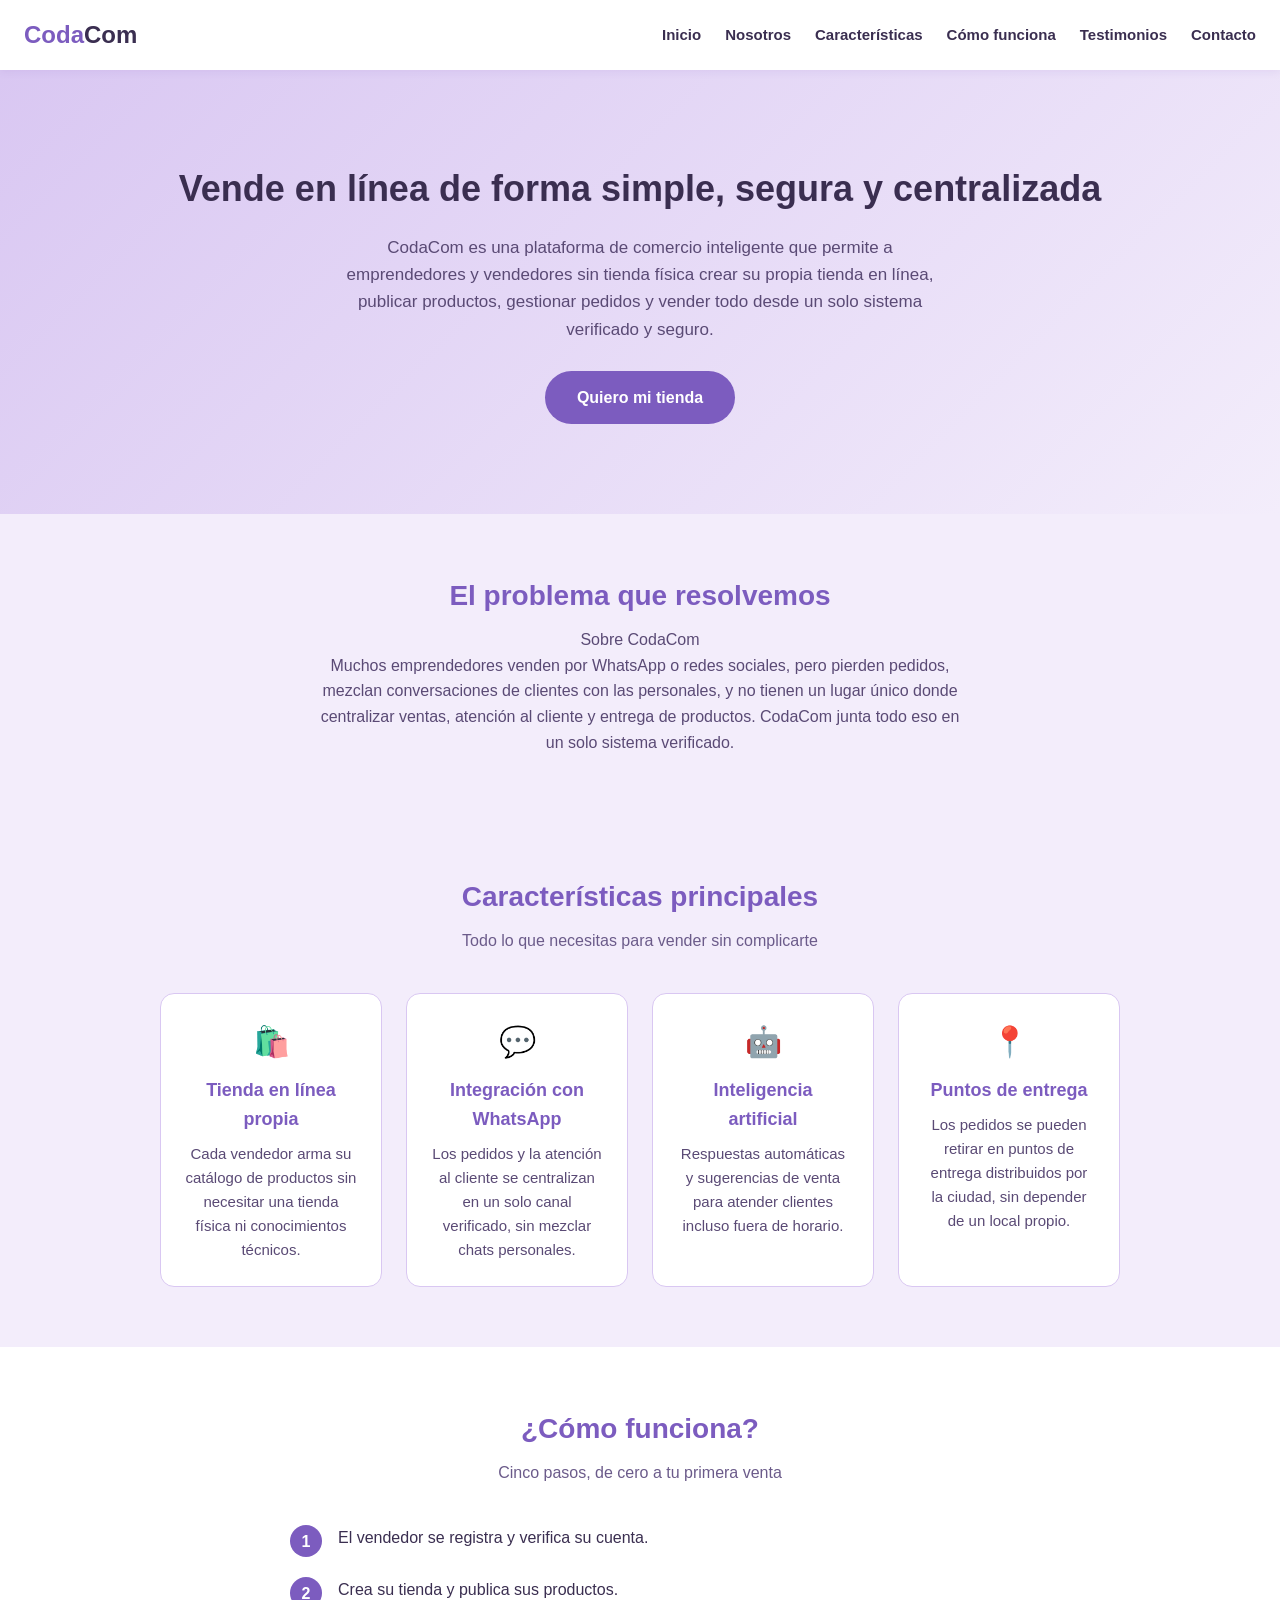
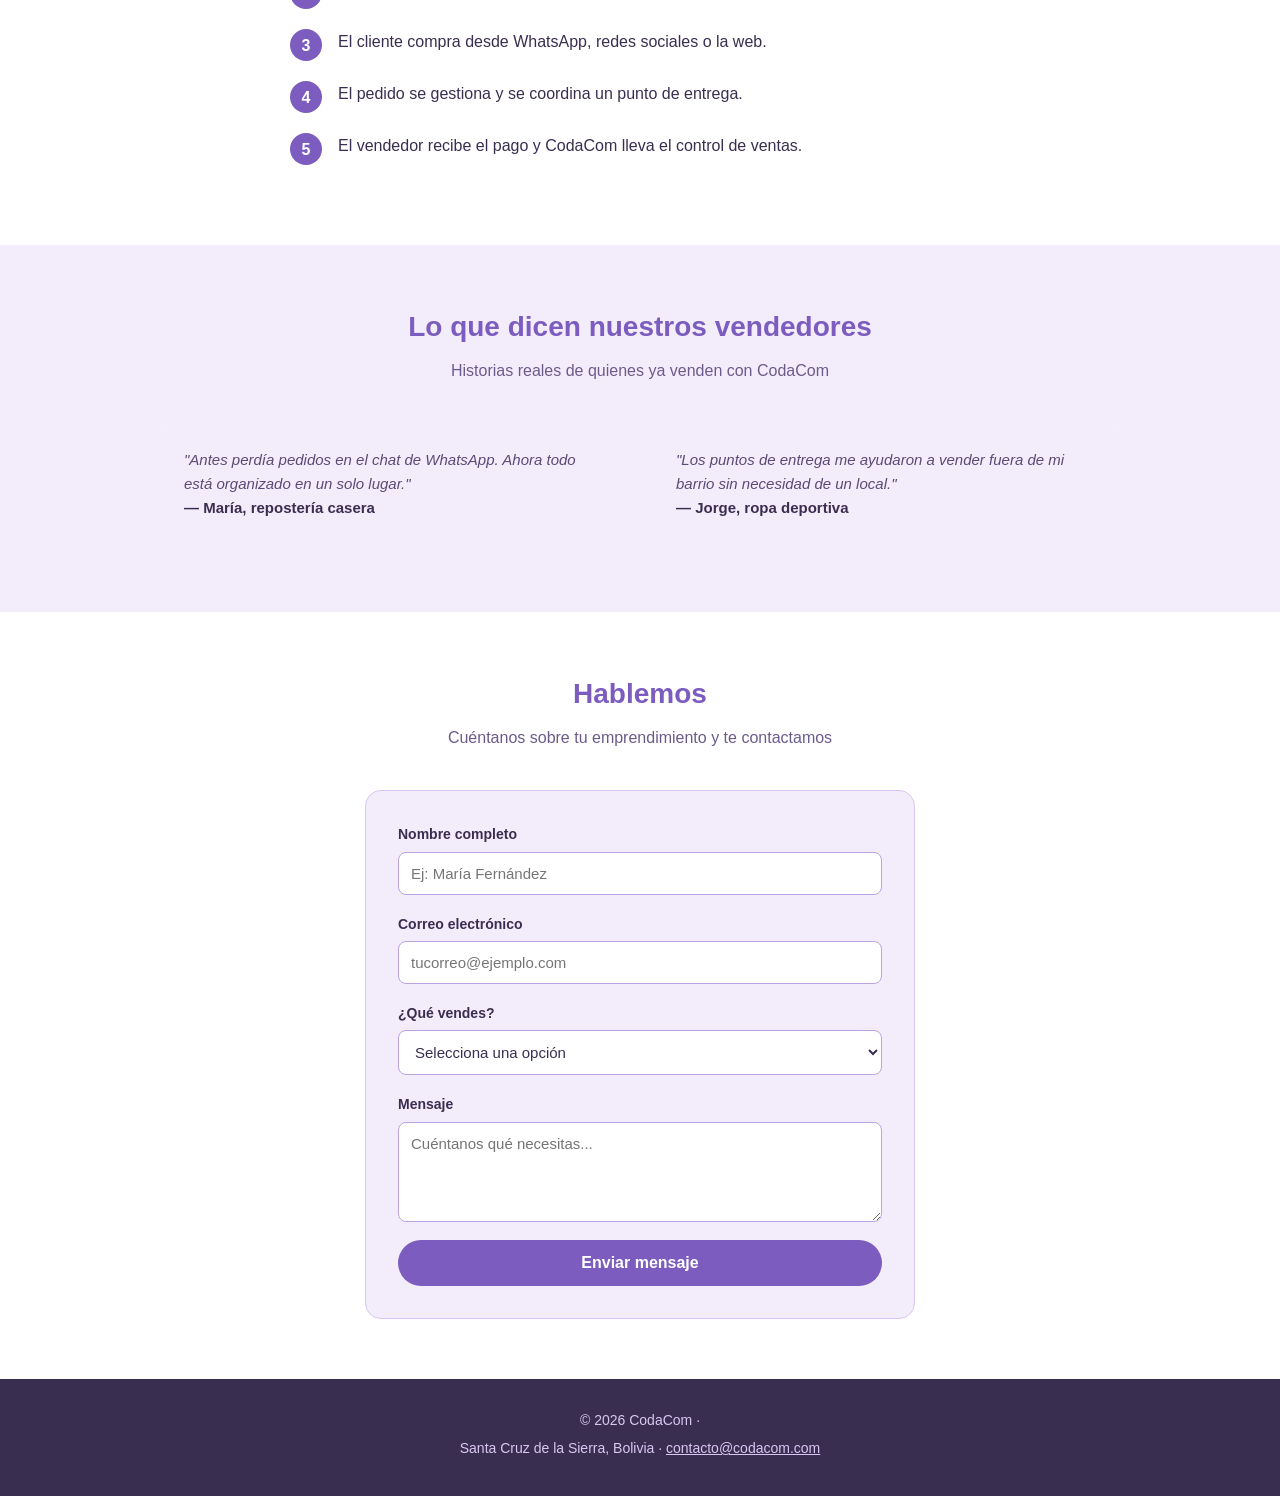
==== index.html @ acb22e00 "Implementación de responsividad" ====
<!DOCTYPE html>
<html lang="es">
<head>
<meta charset="UTF-8">
<meta name="viewport" content="width=device-width, initial-scale=1.0">
<title>CodaCom - Vende sin tienda física</title>
<link rel="stylesheet" href="style.css">
</head>
<body>

  <!-- HEADER: nombre del sitio / logo + navegación -->
  <header>
    <div class="logo">Coda<span>Com</span></div>
    <nav class="nav">
      <ul class="nav-menu">
        <li><a href="#hero">Inicio</a></li>
        <li><a href="#problema">Nosotros</a></li>
        <li><a href="#caracteristicas">Características</a></li>
        <li><a href="#como-funciona">Cómo funciona</a></li>
        <li><a href="#testimonios">Testimonios</a></li>
        <li><a href="#formulario-contacto">Contacto</a></li>
      </ul>
    </nav>
  </header>

  <main>

    <!-- HERO -->
    <section id="hero">
      <h2>Vende en línea de forma simple, segura y centralizada</h2>
      <p>
        CodaCom es una plataforma de comercio inteligente que permite a
        emprendedores y vendedores sin tienda física crear su propia tienda
        en línea, publicar productos, gestionar pedidos y vender todo desde
        un solo sistema verificado y seguro.
      </p>
      <a href="#formulario-contacto" class="boton">Quiero mi tienda</a>
    </section>

    <!-- PROBLEMA -->
    <section id="problema">
      <h2>El problema que resolvemos</h2>
      <p class="subtitulo">Sobre CodaCom</p>
      <p>
        Muchos emprendedores venden por WhatsApp o redes sociales, pero
        pierden pedidos, mezclan conversaciones de clientes con las
        personales, y no tienen un lugar único donde centralizar ventas,
        atención al cliente y entrega de productos. CodaCom junta todo eso
        en un solo sistema verificado.
      </p>
    </section>

    <!-- CARACTERISTICAS -->
    <section id="caracteristicas">
      <h2>Características principales</h2>
      <p class="subtitulo">Todo lo que necesitas para vender sin complicarte</p>
      <div class="grid-caracteristicas">
        <article>
          <div class="icono">🛍️</div>
          <h3>Tienda en línea propia</h3>
          <p>Cada vendedor arma su catálogo de productos sin necesitar una tienda física ni conocimientos técnicos.</p>
        </article>
        <article>
          <div class="icono">💬</div>
          <h3>Integración con WhatsApp</h3>
          <p>Los pedidos y la atención al cliente se centralizan en un solo canal verificado, sin mezclar chats personales.</p>
        </article>
        <article>
          <div class="icono">🤖</div>
          <h3>Inteligencia artificial</h3>
          <p>Respuestas automáticas y sugerencias de venta para atender clientes incluso fuera de horario.</p>
        </article>
        <article>
          <div class="icono">📍</div>
          <h3>Puntos de entrega</h3>
          <p>Los pedidos se pueden retirar en puntos de entrega distribuidos por la ciudad, sin depender de un local propio.</p>
        </article>
      </div>
    </section>

    <!-- COMO FUNCIONA -->
    <section id="como-funciona">
      <h2>¿Cómo funciona?</h2>
      <p class="subtitulo">Cinco pasos, de cero a tu primera venta</p>
      <ol class="pasos">
        <li>El vendedor se registra y verifica su cuenta.</li>
        <li>Crea su tienda y publica sus productos.</li>
        <li>El cliente compra desde WhatsApp, redes sociales o la web.</li>
        <li>El pedido se gestiona y se coordina un punto de entrega.</li>
        <li>El vendedor recibe el pago y CodaCom lleva el control de ventas.</li>
      </ol>
    </section>

    <!-- TESTIMONIOS -->
    <section id="testimonios">
      <h2>Lo que dicen nuestros vendedores</h2>
      <p class="subtitulo">Historias reales de quienes ya venden con CodaCom</p>
      <div class="grid-testimonios">
        <article>
          <p>"Antes perdía pedidos en el chat de WhatsApp. Ahora todo está organizado en un solo lugar."</p>
          <h3>— María, repostería casera</h3>
        </article>
        <article>
          <p>"Los puntos de entrega me ayudaron a vender fuera de mi barrio sin necesidad de un local."</p>
          <h3>— Jorge, ropa deportiva</h3>
        </article>
      </div>
    </section>

    <!-- FORMULARIO DE CONTACTO: va antes del footer, dentro de main -->
    <section id="formulario-contacto">
      <h2>Hablemos</h2>
      <p class="subtitulo">Cuéntanos sobre tu emprendimiento y te contactamos</p>
      <form>
        <div class="campo">
          <label for="nombre">Nombre completo</label>
          <input type="text" id="nombre" name="nombre" placeholder="Ej: María Fernández" required>
        </div>
        <div class="campo">
          <label for="email">Correo electrónico</label>
          <input type="email" id="email" name="email" placeholder="tucorreo@ejemplo.com" required>
        </div>
        <div class="campo">
          <label for="negocio">¿Qué vendes?</label>
          <select id="negocio" name="negocio">
            <option value="">Selecciona una opción</option>
            <option value="comida">Comida / repostería</option>
            <option value="ropa">Ropa y accesorios</option>
            <option value="tecnologia">Tecnología</option>
            <option value="servicios">Servicios</option>
            <option value="otro">Otro</option>
          </select>
        </div>
        <div class="campo">
          <label for="mensaje">Mensaje</label>
          <textarea id="mensaje" name="mensaje" placeholder="Cuéntanos qué necesitas..." required></textarea>
        </div>
        <button type="submit" class="boton">Enviar mensaje</button>
      </form>
    </section>

  </main>

  <!-- FOOTER: datos del sitio -->
  <footer>
    <p>&copy; 2026 CodaCom &middot; </p>
    <p>Santa Cruz de la Sierra, Bolivia &middot; <a href="mailto:contacto@codacom.com">contacto@codacom.com</a></p>
  </footer>

</body>
</html>
---- style.css ----
* { box-sizing: border-box; margin: 0; padding: 0; }


html { scroll-behavior: smooth; }

body {
  font-family: 'Segoe UI', Arial, sans-serif;
  background: #f3edfb;
  color: #3a2e50;
  line-height: 1.6;
}

h1, h2, h3 { font-weight: 700; }

a { color: #7c5cbf; }

ul { list-style: none; }

section {
  padding: 60px 20px;
  max-width: 1000px;
  margin: 0 auto;
}

.contenedor-angosto {
  max-width: 700px;
  margin: 0 auto;
}

h2 {
  font-size: 28px;
  text-align: center;
  margin-bottom: 8px;
  color: #7c5cbf;
}

.subtitulo {
  text-align: center;
  color: #6b5b8a;
  margin-bottom: 40px;
}

/* ===== HEADER ===== */
header {
  background: #ffffff;
  padding: 16px 24px;
  display: flex;
  justify-content: space-between;
  align-items: center;
  flex-wrap: wrap;
  gap: 12px;
  box-shadow: 0 2px 8px rgba(124, 92, 191, 0.1);
  position: sticky;
  top: 0;
  z-index: 100;
}

.logo {
  font-size: 24px;
  font-weight: 800;
  color: #7c5cbf;
}

.logo span { color: #3a2e50; }

nav ul {
  display: flex;
  gap: 24px;
  flex-wrap: wrap;
}

nav a {
  text-decoration: none;
  color: #3a2e50;
  font-weight: 600;
  font-size: 15px;
}

nav a:hover { color: #7c5cbf; }

/* ===== HERO ===== */
#hero {
  background: linear-gradient(135deg, #d9c7f2, #f3edfb);
  text-align: center;
  padding: 90px 20px;
  max-width: none;
}

#hero h2 {
  font-size: 36px;
  color: #3a2e50;
  margin-bottom: 16px;
}

#hero p {
  max-width: 600px;
  margin: 0 auto 28px auto;
  color: #5a4a75;
  font-size: 17px;
}

.boton {
  display: inline-block;
  background: #7c5cbf;
  color: #ffffff;
  padding: 14px 32px;
  border-radius: 30px;
  text-decoration: none;
  font-weight: 700;
  transition: background 0.2s ease;
}

.boton:hover { background: #6845ab; }

/* ===== PROBLEMA ===== */
#problema {
  text-align: center;
}

#problema p {
  max-width: 650px;
  margin: 0 auto;
  color: #5a4a75;
}

/* ===== CARACTERISTICAS ===== */
.grid-caracteristicas {
  display: grid;
  grid-template-columns: repeat(auto-fit, minmax(220px, 1fr));
  gap: 24px;
}

article {
  background: #ffffff;
  border: 1px solid #d9c7f2;
  border-radius: 14px;
  padding: 24px;
  text-align: center;
}

article h3 {
  color: #7c5cbf;
  margin-bottom: 8px;
  font-size: 18px;
}

article p { color: #5a4a75; font-size: 15px; }

.icono {
  font-size: 30px;
  margin-bottom: 10px;
}

/* ===== COMO FUNCIONA ===== */
#como-funciona { background: #ffffff; max-width: none; }

.pasos {
  max-width: 700px;
  margin: 0 auto;
  counter-reset: paso;
}

.pasos li {
  display: flex;
  gap: 16px;
  align-items: flex-start;
  margin-bottom: 20px;
}

.pasos li::before {
  counter-increment: paso;
  content: counter(paso);
  background: #7c5cbf;
  color: #ffffff;
  min-width: 32px;
  height: 32px;
  border-radius: 50%;
  display: flex;
  align-items: center;
  justify-content: center;
  font-weight: 700;
  flex-shrink: 0;
}

/* ===== TESTIMONIOS ===== */
.grid-testimonios {
  display: grid;
  grid-template-columns: repeat(auto-fit, minmax(240px, 1fr));
  gap: 24px;
}

.grid-testimonios article {
  text-align: left;
  background: #f3edfb;
  border: none;
}

.grid-testimonios h3 {
  font-size: 15px;
  color: #3a2e50;
}

.grid-testimonios p {
  font-style: italic;
  color: #5a4a75;
}

/* ===== FORMULARIO DE CONTACTO ===== */
#formulario-contacto {
  background: #ffffff;
  max-width: none;
}

form {
  max-width: 550px;
  margin: 0 auto;
  background: #f3edfb;
  padding: 32px;
  border-radius: 16px;
  border: 1px solid #d9c7f2;
}

.campo {
  margin-bottom: 18px;
  display: flex;
  flex-direction: column;
}

label {
  font-weight: 600;
  margin-bottom: 6px;
  font-size: 14px;
}

input, textarea, select {
  padding: 12px;
  border: 1px solid #b9a3e3;
  border-radius: 8px;
  font-family: inherit;
  font-size: 15px;
  background: #ffffff;
  color: #3a2e50;
}

input:focus, textarea:focus, select:focus {
  outline: 2px solid #7c5cbf;
  outline-offset: 1px;
}

textarea { resize: vertical; min-height: 100px; }

form .boton {
  border: none;
  cursor: pointer;
  width: 100%;
  font-size: 16px;
}

/* ===== FOOTER ===== */
footer {
  background: #3a2e50;
  color: #d9c7f2;
  text-align: center;
  padding: 30px 20px;
}

footer p { margin-bottom: 6px; font-size: 14px; }

footer a { color: #d9c7f2; }

/* ===== RESPONSIVE ===== */
@media (max-width: 600px) {
  header { flex-direction: column; text-align: center; }
  nav ul { justify-content: center; }
  #hero h2 { font-size: 26px; }
}
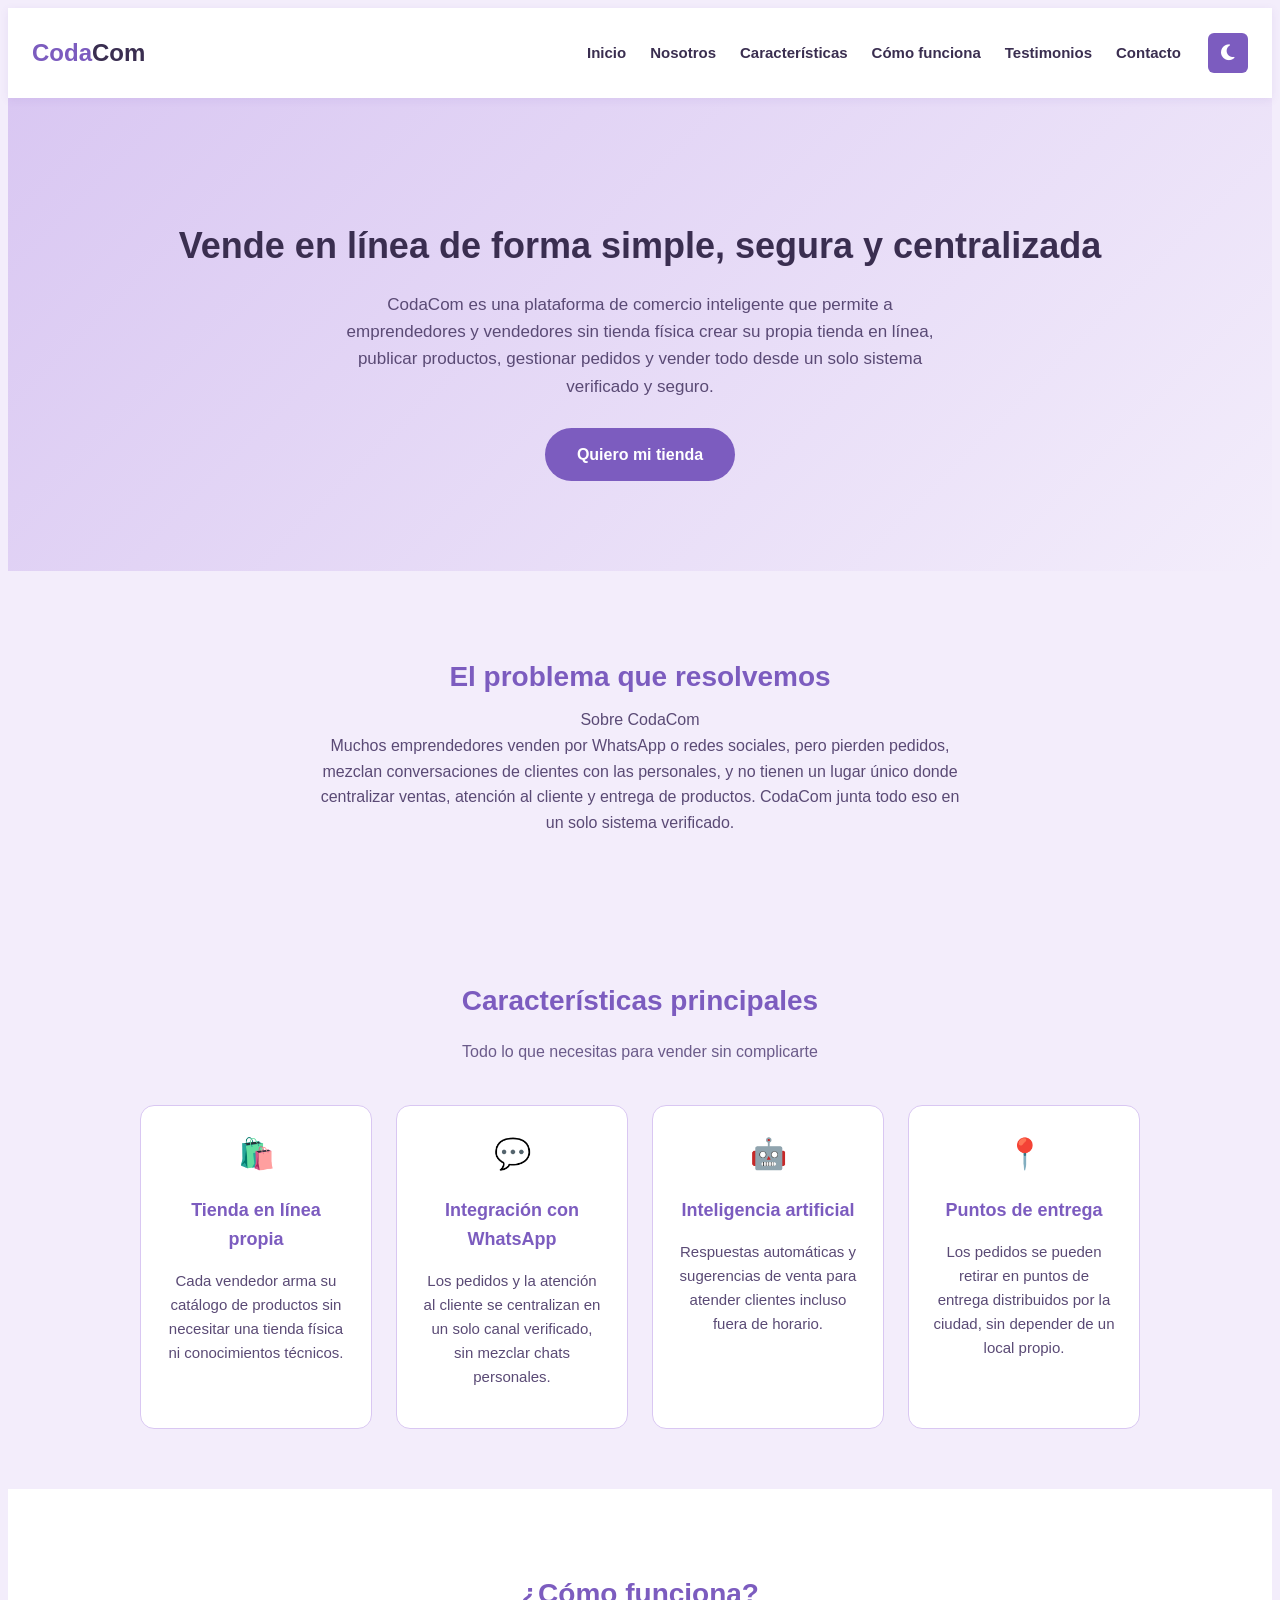
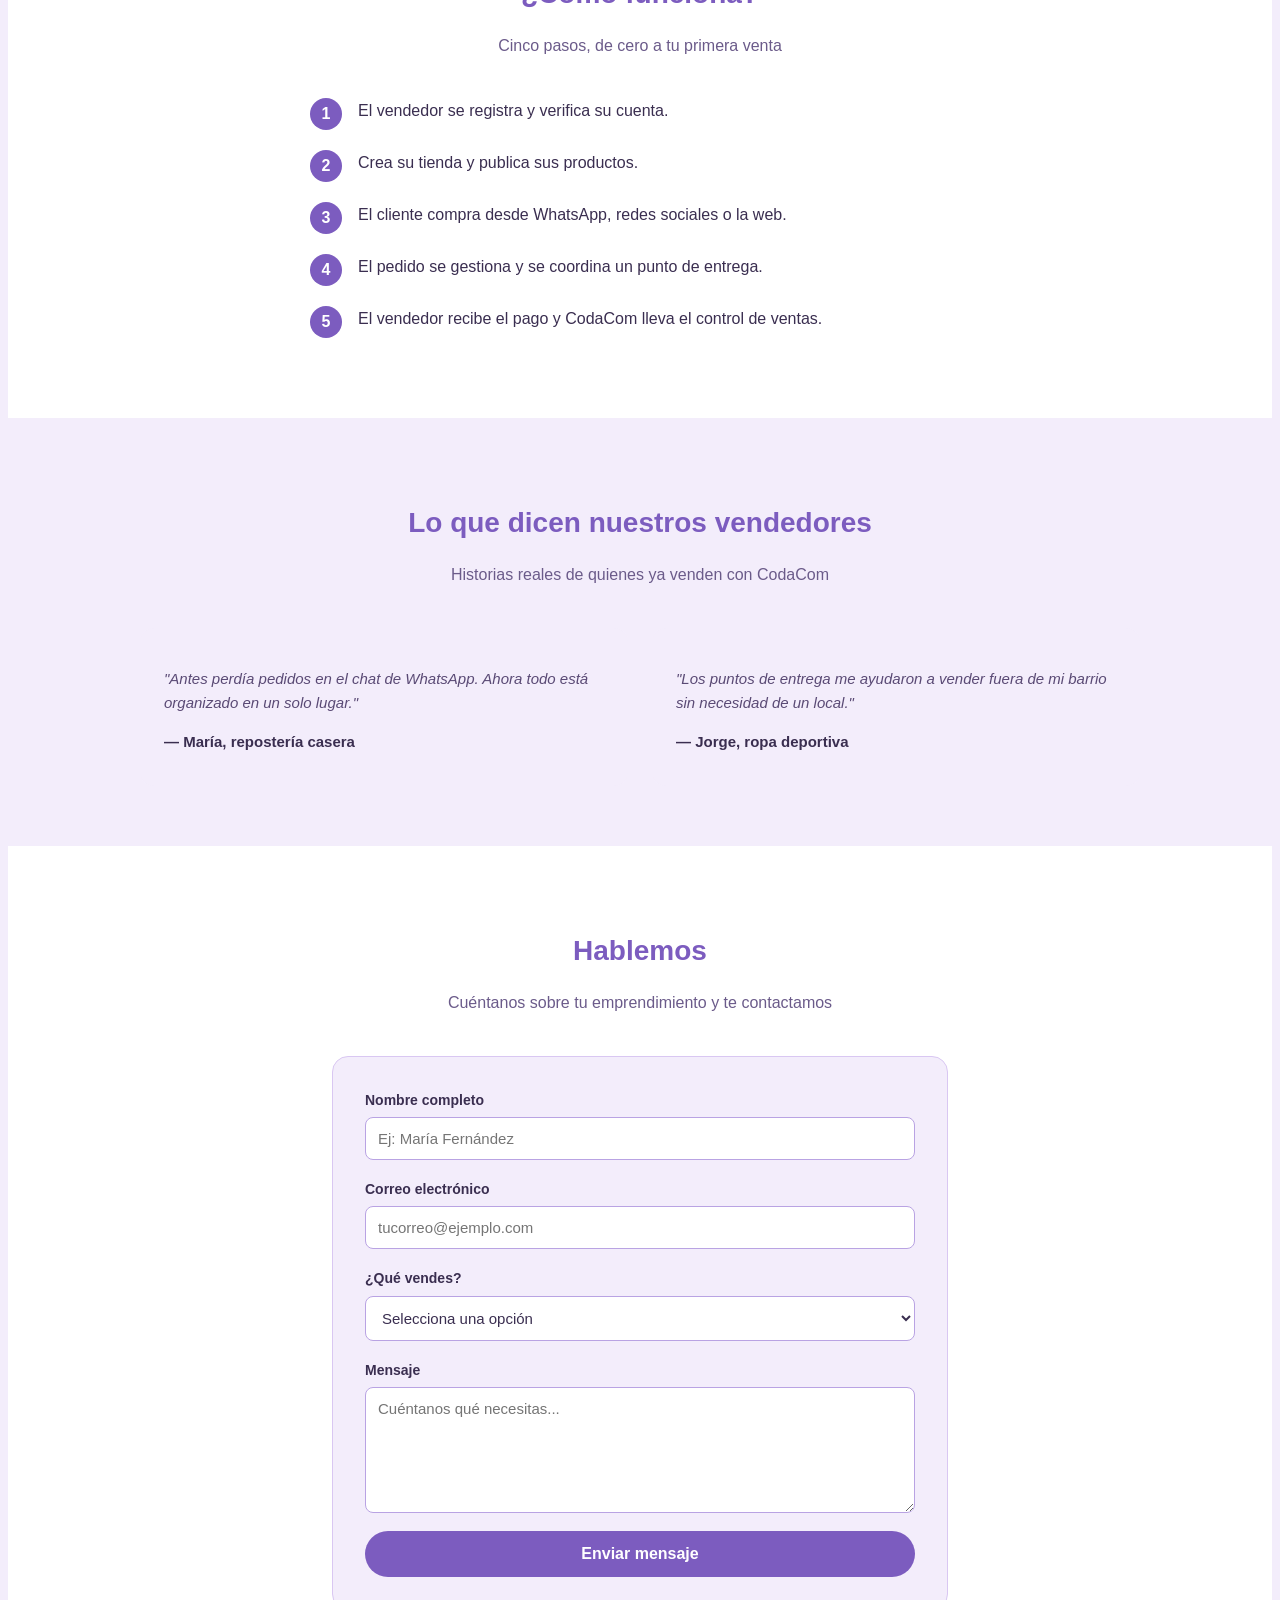
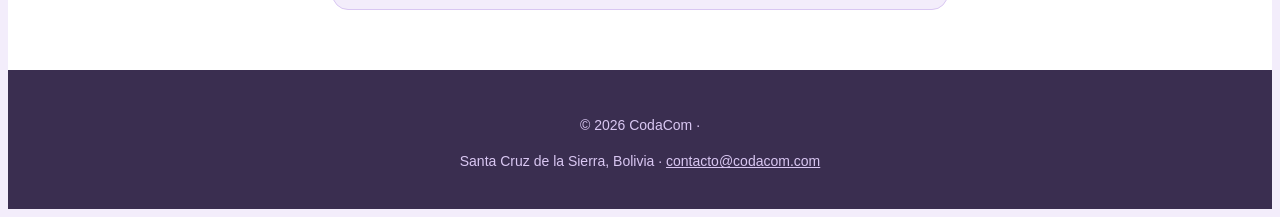
==== commit 9e292c28: "Libreria de icon importada y tema activo" ====
--- a/index.html
+++ b/index.html
@@ -5,27 +5,35 @@
 <meta name="viewport" content="width=device-width, initial-scale=1.0">
 <title>CodaCom - Vende sin tienda física</title>
 <link rel="stylesheet" href="style.css">
+<link rel="stylesheet" href="https://cdnjs.cloudflare.com/ajax/libs/font-awesome/6.7.1/css/all.min.css">
 </head>
 <body>
 
-  <!-- HEADER: nombre del sitio / logo + navegación -->
-  <header>
+ 
+ <header>
+
     <div class="logo">Coda<span>Com</span></div>
+
     <nav class="nav">
-      <ul class="nav-menu">
-        <li><a href="#hero">Inicio</a></li>
-        <li><a href="#problema">Nosotros</a></li>
-        <li><a href="#caracteristicas">Características</a></li>
-        <li><a href="#como-funciona">Cómo funciona</a></li>
-        <li><a href="#testimonios">Testimonios</a></li>
-        <li><a href="#formulario-contacto">Contacto</a></li>
-      </ul>
+        <ul class="nav-menu">
+            <li><a href="#hero">Inicio</a></li>
+            <li><a href="#problema">Nosotros</a></li>
+            <li><a href="#caracteristicas">Características</a></li>
+            <li><a href="#como-funciona">Cómo funciona</a></li>
+            <li><a href="#testimonios">Testimonios</a></li>
+            <li><a href="#formulario-contacto">Contacto</a></li>
+        </ul>
     </nav>
-  </header>
+
+    <button id="btn-tema" class="boton-tema">
+        <i id="icono-tema" class="fa-solid fa-moon"></i>
+    </button>
+
+</header>
 
   <main>
 
-    <!-- HERO -->
+ 
     <section id="hero">
       <h2>Vende en línea de forma simple, segura y centralizada</h2>
       <p>
@@ -37,7 +45,7 @@
       <a href="#formulario-contacto" class="boton">Quiero mi tienda</a>
     </section>
 
-    <!-- PROBLEMA -->
+
     <section id="problema">
       <h2>El problema que resolvemos</h2>
       <p class="subtitulo">Sobre CodaCom</p>
@@ -50,7 +58,6 @@
       </p>
     </section>
 
-    <!-- CARACTERISTICAS -->
     <section id="caracteristicas">
       <h2>Características principales</h2>
       <p class="subtitulo">Todo lo que necesitas para vender sin complicarte</p>
@@ -78,7 +85,6 @@
       </div>
     </section>
 
-    <!-- COMO FUNCIONA -->
     <section id="como-funciona">
       <h2>¿Cómo funciona?</h2>
       <p class="subtitulo">Cinco pasos, de cero a tu primera venta</p>
@@ -91,7 +97,6 @@
       </ol>
     </section>
 
-    <!-- TESTIMONIOS -->
     <section id="testimonios">
       <h2>Lo que dicen nuestros vendedores</h2>
       <p class="subtitulo">Historias reales de quienes ya venden con CodaCom</p>
@@ -107,7 +112,6 @@
       </div>
     </section>
 
-    <!-- FORMULARIO DE CONTACTO: va antes del footer, dentro de main -->
     <section id="formulario-contacto">
       <h2>Hablemos</h2>
       <p class="subtitulo">Cuéntanos sobre tu emprendimiento y te contactamos</p>
@@ -141,11 +145,10 @@
 
   </main>
 
-  <!-- FOOTER: datos del sitio -->
   <footer>
     <p>&copy; 2026 CodaCom &middot; </p>
     <p>Santa Cruz de la Sierra, Bolivia &middot; <a href="mailto:contacto@codacom.com">contacto@codacom.com</a></p>
   </footer>
-
+<script src="script.js"></script>
 </body>
 </html>
--- a/style.css
+++ b/style.css
@@ -1,14 +1,11 @@
-
-* { box-sizing: border-box; margin: 0; padding: 0; }
-
-
 html { scroll-behavior: smooth; }
 
 body {
-  font-family: 'Segoe UI', Arial, sans-serif;
-  background: #f3edfb;
-  color: #3a2e50;
-  line-height: 1.6;
+    font-family: 'Segoe UI', Arial, sans-serif;
+    background: #f3edfb;
+    color: #3a2e50;
+    line-height: 1.6;
+    overflow-x: hidden;
 }
 
 h1, h2, h3 { font-weight: 700; }
@@ -64,7 +61,7 @@
 
 .logo span { color: #3a2e50; }
 
-nav ul {
+.nav-menu {
   display: flex;
   gap: 24px;
   flex-wrap: wrap;
@@ -269,9 +266,173 @@
 
 footer a { color: #d9c7f2; }
 
-/* ===== RESPONSIVE ===== */
+
 @media (max-width: 600px) {
-  header { flex-direction: column; text-align: center; }
-  nav ul { justify-content: center; }
-  #hero h2 { font-size: 26px; }
-}+
+
+  header {
+    flex-direction: column;
+    text-align: center;
+  }
+
+  .nav-menu {
+    flex-direction: column;
+    align-items: center;
+    gap: 12px;
+  }
+
+  .grid-caracteristicas,
+  .grid-testimonios {
+    grid-template-columns: 1fr;
+  }
+
+  section {
+    padding: 40px 16px;
+  }
+
+  form {
+    padding: 24px;
+  }
+
+  #hero {
+    padding: 60px 16px;
+  }
+
+  #hero h2 {
+    font-size: 26px;
+  }
+}
+/* ===== MODO OSCURO ===== */
+
+.oscuro{
+    background:#1f1f1f;
+    color:#f0f0f0;
+}
+
+/* Header */
+.oscuro header{
+    background:#2c2c2c;
+}
+
+/* Hero */
+.oscuro #hero{
+    background:#353535;
+}
+
+.oscuro #hero h2,
+.oscuro #hero p{
+    color:#ffffff;
+}
+
+/* Todas las secciones */
+.oscuro section,
+.oscuro #como-funciona,
+.oscuro #formulario-contacto{
+    background:#2b2b2b;
+}
+
+/* Títulos */
+.oscuro h2,
+.oscuro h3{
+    color:#d0d0d0;
+}
+
+/* Subtítulos */
+.oscuro .subtitulo{
+    color:#bdbdbd;
+}
+
+/* Todo el texto */
+.oscuro p,
+.oscuro li,
+.oscuro label{
+    color:#ececec;
+}
+
+/* Pasos */
+.oscuro .pasos li{
+    color:#ececec;
+}
+
+/* Tarjetas */
+.oscuro article,
+.oscuro .grid-testimonios article{
+    background:#3b3b3b;
+    border:1px solid #666;
+}
+
+/* Texto de las tarjetas */
+.oscuro article p,
+.oscuro .grid-testimonios p{
+    color:#ececec;
+}
+
+.oscuro .grid-testimonios h3{
+    color:#ffffff;
+}
+
+/* Formulario */
+.oscuro form{
+    background:#3b3b3b;
+}
+
+.oscuro input,
+.oscuro textarea,
+.oscuro select{
+    background:#555;
+    color:#ffffff;
+    border:1px solid #777;
+}
+
+.oscuro input::placeholder,
+.oscuro textarea::placeholder{
+    color:#d0d0d0;
+}
+
+/* Footer */
+.oscuro footer{
+    background:#121212;
+}
+
+/* Enlaces */
+.oscuro a{
+    color:#ffffff;
+}
+.boton-tema{
+    width:40px;
+    height:40px;
+    border:none;
+    border-radius:6px;
+    background:#7c5cbf;
+    color:white;
+    cursor:pointer;
+
+    display:flex;
+    justify-content:center;
+    align-items:center;
+}
+
+.boton-tema:hover{
+    background:#6845ab;
+}
+
+.boton-tema i{
+    font-size:18px;
+}
+header{
+    display:flex;
+    justify-content:space-between;
+    align-items:center;
+}
+
+.logo{
+    margin-right:auto;
+}
+
+.nav{
+    margin-left:auto;
+}
+
+.boton-tema{
+    margin-left:15px;
+}
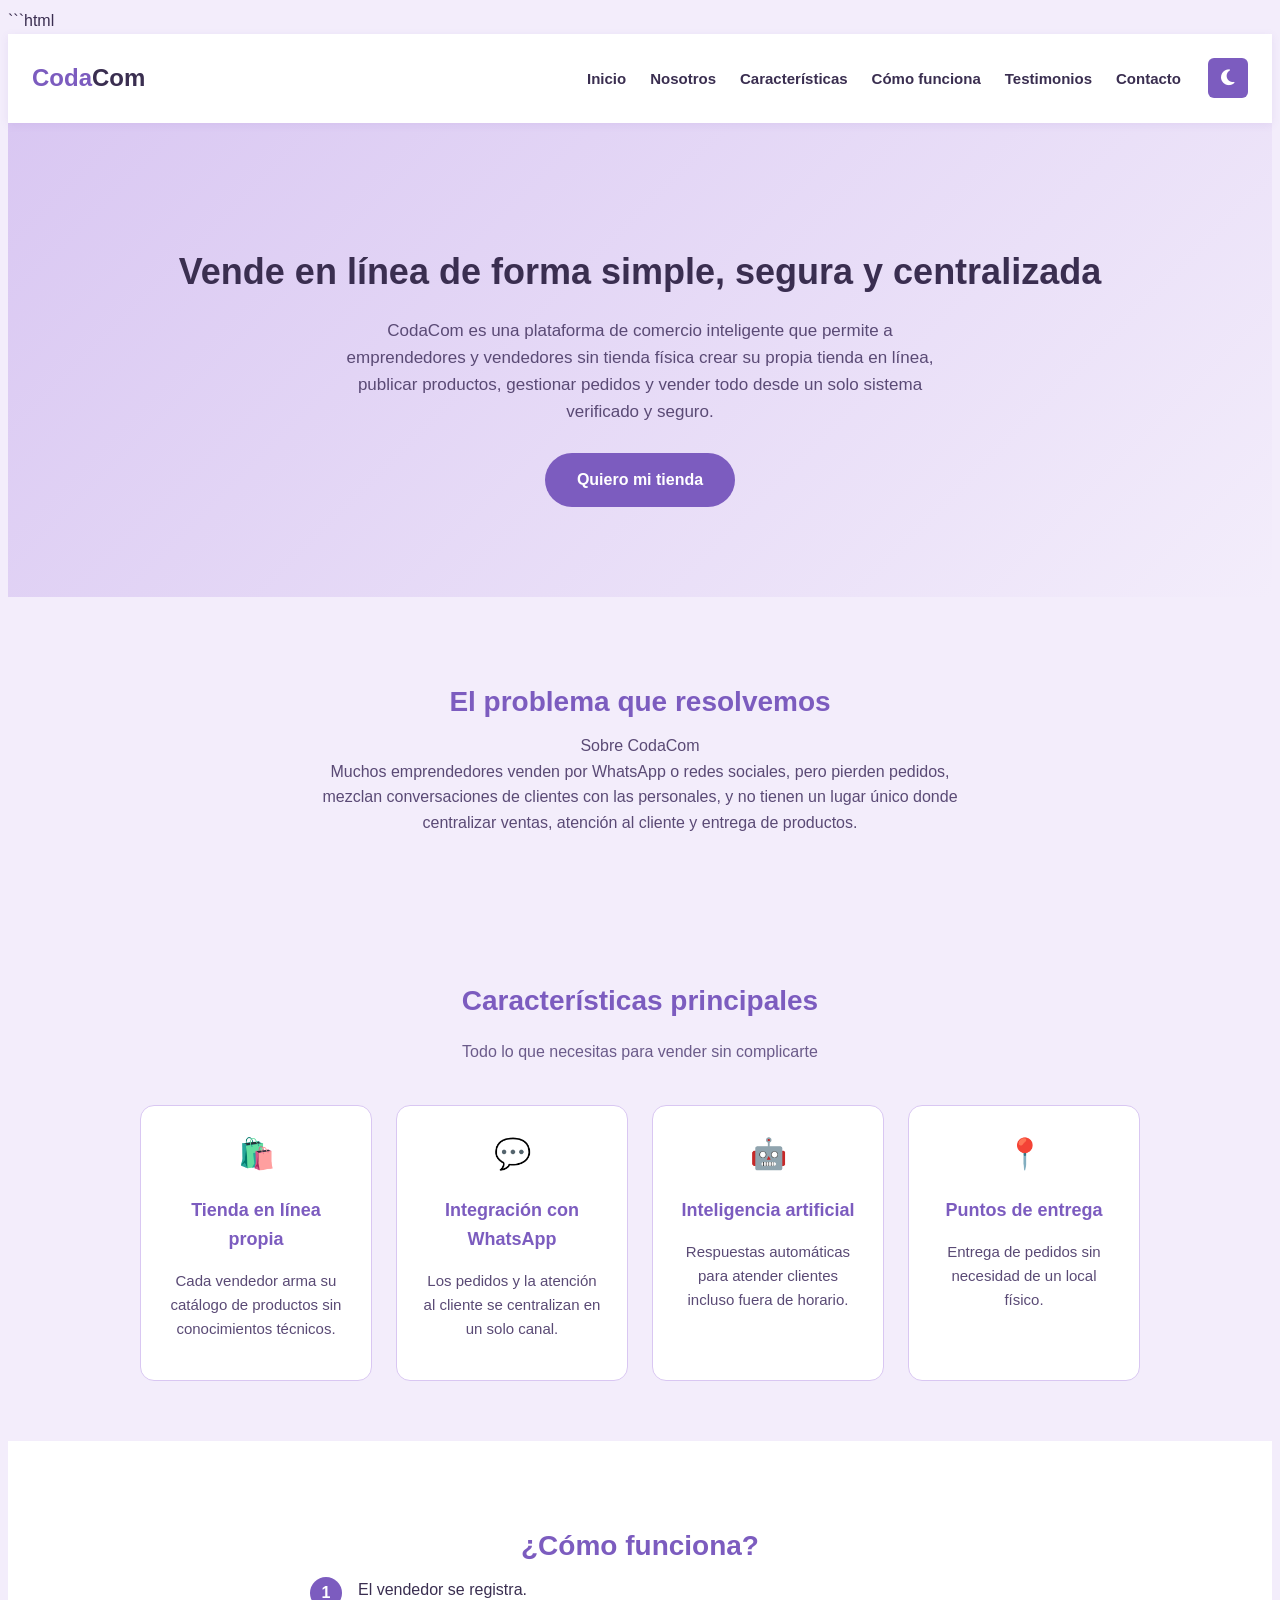
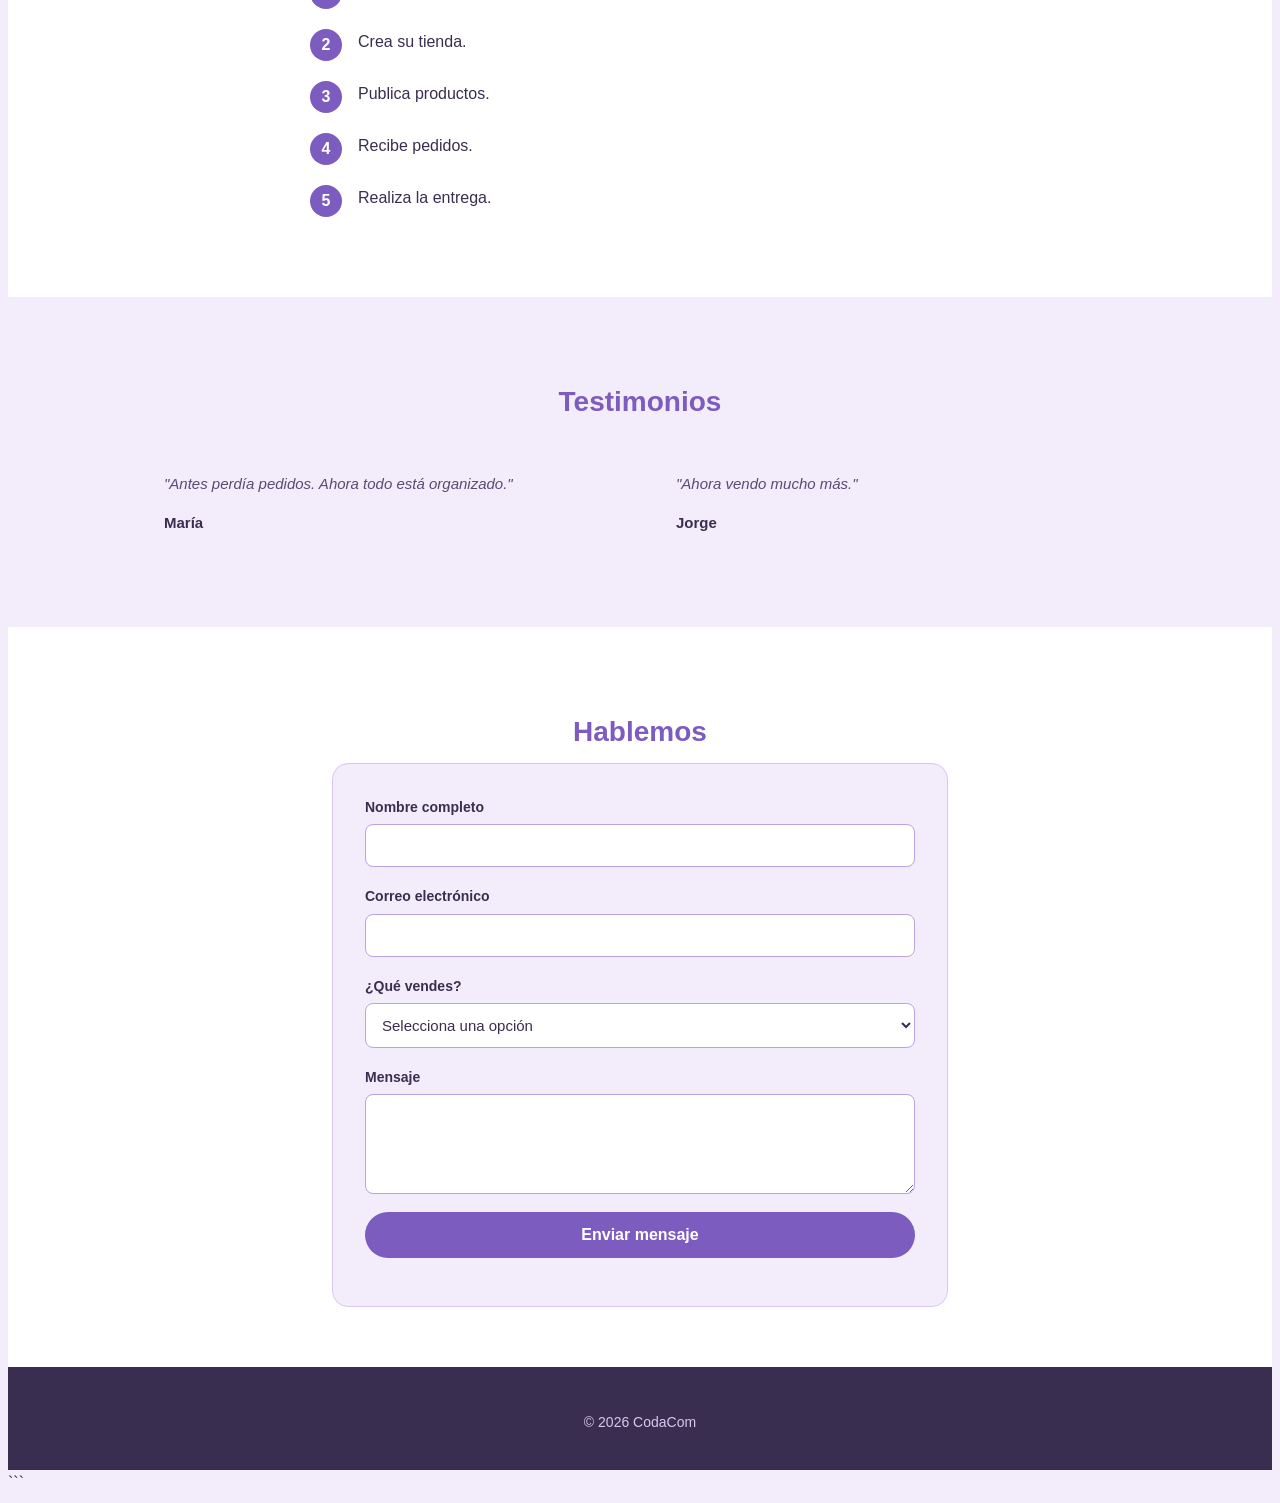
==== commit 148c657d: "adicion de formulario y funcionalidad en js" ====
--- a/index.html
+++ b/index.html
@@ -1,3 +1,4 @@
+```html
 <!DOCTYPE html>
 <html lang="es">
 <head>
@@ -9,8 +10,7 @@
 </head>
 <body>
 
- 
- <header>
+<header>
 
     <div class="logo">Coda<span>Com</span></div>
 
@@ -31,124 +31,149 @@
 
 </header>
 
-  <main>
+<main>
 
- 
-    <section id="hero">
-      <h2>Vende en línea de forma simple, segura y centralizada</h2>
-      <p>
+<section id="hero">
+    <h2>Vende en línea de forma simple, segura y centralizada</h2>
+    <p>
         CodaCom es una plataforma de comercio inteligente que permite a
         emprendedores y vendedores sin tienda física crear su propia tienda
         en línea, publicar productos, gestionar pedidos y vender todo desde
         un solo sistema verificado y seguro.
-      </p>
-      <a href="#formulario-contacto" class="boton">Quiero mi tienda</a>
-    </section>
+    </p>
+    <a href="#formulario-contacto" class="boton">Quiero mi tienda</a>
+</section>
 
-
-    <section id="problema">
-      <h2>El problema que resolvemos</h2>
-      <p class="subtitulo">Sobre CodaCom</p>
-      <p>
+<section id="problema">
+    <h2>El problema que resolvemos</h2>
+    <p class="subtitulo">Sobre CodaCom</p>
+    <p>
         Muchos emprendedores venden por WhatsApp o redes sociales, pero
         pierden pedidos, mezclan conversaciones de clientes con las
         personales, y no tienen un lugar único donde centralizar ventas,
-        atención al cliente y entrega de productos. CodaCom junta todo eso
-        en un solo sistema verificado.
-      </p>
-    </section>
+        atención al cliente y entrega de productos.
+    </p>
+</section>
 
-    <section id="caracteristicas">
-      <h2>Características principales</h2>
-      <p class="subtitulo">Todo lo que necesitas para vender sin complicarte</p>
-      <div class="grid-caracteristicas">
+<section id="caracteristicas">
+    <h2>Características principales</h2>
+    <p class="subtitulo">Todo lo que necesitas para vender sin complicarte</p>
+
+    <div class="grid-caracteristicas">
+
         <article>
-          <div class="icono">🛍️</div>
-          <h3>Tienda en línea propia</h3>
-          <p>Cada vendedor arma su catálogo de productos sin necesitar una tienda física ni conocimientos técnicos.</p>
+            <div class="icono">🛍️</div>
+            <h3>Tienda en línea propia</h3>
+            <p>Cada vendedor arma su catálogo de productos sin conocimientos técnicos.</p>
         </article>
+
         <article>
-          <div class="icono">💬</div>
-          <h3>Integración con WhatsApp</h3>
-          <p>Los pedidos y la atención al cliente se centralizan en un solo canal verificado, sin mezclar chats personales.</p>
+            <div class="icono">💬</div>
+            <h3>Integración con WhatsApp</h3>
+            <p>Los pedidos y la atención al cliente se centralizan en un solo canal.</p>
         </article>
+
         <article>
-          <div class="icono">🤖</div>
-          <h3>Inteligencia artificial</h3>
-          <p>Respuestas automáticas y sugerencias de venta para atender clientes incluso fuera de horario.</p>
+            <div class="icono">🤖</div>
+            <h3>Inteligencia artificial</h3>
+            <p>Respuestas automáticas para atender clientes incluso fuera de horario.</p>
         </article>
+
         <article>
-          <div class="icono">📍</div>
-          <h3>Puntos de entrega</h3>
-          <p>Los pedidos se pueden retirar en puntos de entrega distribuidos por la ciudad, sin depender de un local propio.</p>
+            <div class="icono">📍</div>
+            <h3>Puntos de entrega</h3>
+            <p>Entrega de pedidos sin necesidad de un local físico.</p>
         </article>
-      </div>
-    </section>
 
-    <section id="como-funciona">
-      <h2>¿Cómo funciona?</h2>
-      <p class="subtitulo">Cinco pasos, de cero a tu primera venta</p>
-      <ol class="pasos">
-        <li>El vendedor se registra y verifica su cuenta.</li>
-        <li>Crea su tienda y publica sus productos.</li>
-        <li>El cliente compra desde WhatsApp, redes sociales o la web.</li>
-        <li>El pedido se gestiona y se coordina un punto de entrega.</li>
-        <li>El vendedor recibe el pago y CodaCom lleva el control de ventas.</li>
-      </ol>
-    </section>
+    </div>
+</section>
 
-    <section id="testimonios">
-      <h2>Lo que dicen nuestros vendedores</h2>
-      <p class="subtitulo">Historias reales de quienes ya venden con CodaCom</p>
-      <div class="grid-testimonios">
+<section id="como-funciona">
+    <h2>¿Cómo funciona?</h2>
+
+    <ol class="pasos">
+        <li>El vendedor se registra.</li>
+        <li>Crea su tienda.</li>
+        <li>Publica productos.</li>
+        <li>Recibe pedidos.</li>
+        <li>Realiza la entrega.</li>
+    </ol>
+</section>
+
+<section id="testimonios">
+
+    <h2>Testimonios</h2>
+
+    <div class="grid-testimonios">
+
         <article>
-          <p>"Antes perdía pedidos en el chat de WhatsApp. Ahora todo está organizado en un solo lugar."</p>
-          <h3>— María, repostería casera</h3>
+            <p>"Antes perdía pedidos. Ahora todo está organizado."</p>
+            <h3>María</h3>
         </article>
+
         <article>
-          <p>"Los puntos de entrega me ayudaron a vender fuera de mi barrio sin necesidad de un local."</p>
-          <h3>— Jorge, ropa deportiva</h3>
+            <p>"Ahora vendo mucho más."</p>
+            <h3>Jorge</h3>
         </article>
-      </div>
-    </section>
 
-    <section id="formulario-contacto">
-      <h2>Hablemos</h2>
-      <p class="subtitulo">Cuéntanos sobre tu emprendimiento y te contactamos</p>
-      <form>
+    </div>
+
+</section>
+
+<section id="formulario-contacto">
+
+    <h2>Hablemos</h2>
+
+    <form id="form-contacto">
+
         <div class="campo">
-          <label for="nombre">Nombre completo</label>
-          <input type="text" id="nombre" name="nombre" placeholder="Ej: María Fernández" required>
+            <label for="nombre">Nombre completo</label>
+            <input type="text" id="nombre" required>
         </div>
+
         <div class="campo">
-          <label for="email">Correo electrónico</label>
-          <input type="email" id="email" name="email" placeholder="tucorreo@ejemplo.com" required>
+            <label for="email">Correo electrónico</label>
+            <input type="email" id="email" required>
         </div>
+
         <div class="campo">
-          <label for="negocio">¿Qué vendes?</label>
-          <select id="negocio" name="negocio">
-            <option value="">Selecciona una opción</option>
-            <option value="comida">Comida / repostería</option>
-            <option value="ropa">Ropa y accesorios</option>
-            <option value="tecnologia">Tecnología</option>
-            <option value="servicios">Servicios</option>
-            <option value="otro">Otro</option>
-          </select>
+            <label for="negocio">¿Qué vendes?</label>
+
+            <select id="negocio">
+
+                <option value="">Selecciona una opción</option>
+                <option>Comida</option>
+                <option>Ropa</option>
+                <option>Tecnología</option>
+                <option>Servicios</option>
+                <option>Otro</option>
+
+            </select>
         </div>
+
         <div class="campo">
-          <label for="mensaje">Mensaje</label>
-          <textarea id="mensaje" name="mensaje" placeholder="Cuéntanos qué necesitas..." required></textarea>
+            <label for="mensaje">Mensaje</label>
+            <textarea id="mensaje" required></textarea>
         </div>
+
         <button type="submit" class="boton">Enviar mensaje</button>
-      </form>
-    </section>
 
-  </main>
+        <p id="error-formulario"></p>
 
-  <footer>
-    <p>&copy; 2026 CodaCom &middot; </p>
-    <p>Santa Cruz de la Sierra, Bolivia &middot; <a href="mailto:contacto@codacom.com">contacto@codacom.com</a></p>
-  </footer>
+    </form>
+
+</section>
+
+</main>
+
+<footer>
+
+<p>&copy; 2026 CodaCom</p>
+
+</footer>
+
 <script src="script.js"></script>
+
 </body>
 </html>
+```
--- a/style.css
+++ b/style.css
@@ -38,7 +38,7 @@
   margin-bottom: 40px;
 }
 
-/* ===== HEADER ===== */
+/*  HEADER  */
 header {
   background: #ffffff;
   padding: 16px 24px;
@@ -76,7 +76,7 @@
 
 nav a:hover { color: #7c5cbf; }
 
-/* ===== HERO ===== */
+/*  HERO  */
 #hero {
   background: linear-gradient(135deg, #d9c7f2, #f3edfb);
   text-align: center;
@@ -110,7 +110,7 @@
 
 .boton:hover { background: #6845ab; }
 
-/* ===== PROBLEMA ===== */
+/*  PROBLEMA  */
 #problema {
   text-align: center;
 }
@@ -121,7 +121,7 @@
   color: #5a4a75;
 }
 
-/* ===== CARACTERISTICAS ===== */
+/*  CARACTERISTICAS  */
 .grid-caracteristicas {
   display: grid;
   grid-template-columns: repeat(auto-fit, minmax(220px, 1fr));
@@ -149,7 +149,7 @@
   margin-bottom: 10px;
 }
 
-/* ===== COMO FUNCIONA ===== */
+/*  COMO FUNCIONA  */
 #como-funciona { background: #ffffff; max-width: none; }
 
 .pasos {
@@ -180,7 +180,7 @@
   flex-shrink: 0;
 }
 
-/* ===== TESTIMONIOS ===== */
+/*  TESTIMONIOS  */
 .grid-testimonios {
   display: grid;
   grid-template-columns: repeat(auto-fit, minmax(240px, 1fr));
@@ -203,7 +203,7 @@
   color: #5a4a75;
 }
 
-/* ===== FORMULARIO DE CONTACTO ===== */
+/*  FORMULARIO DE CONTACTO  */
 #formulario-contacto {
   background: #ffffff;
   max-width: none;
@@ -254,7 +254,7 @@
   font-size: 16px;
 }
 
-/* ===== FOOTER ===== */
+/*  FOOTER  */
 footer {
   background: #3a2e50;
   color: #d9c7f2;
@@ -302,7 +302,7 @@
     font-size: 26px;
   }
 }
-/* ===== MODO OSCURO ===== */
+/*  MODO OSCURO  */
 
 .oscuro{
     background:#1f1f1f;
@@ -342,7 +342,7 @@
     color:#bdbdbd;
 }
 
-/* Todo el texto */
+
 .oscuro p,
 .oscuro li,
 .oscuro label{
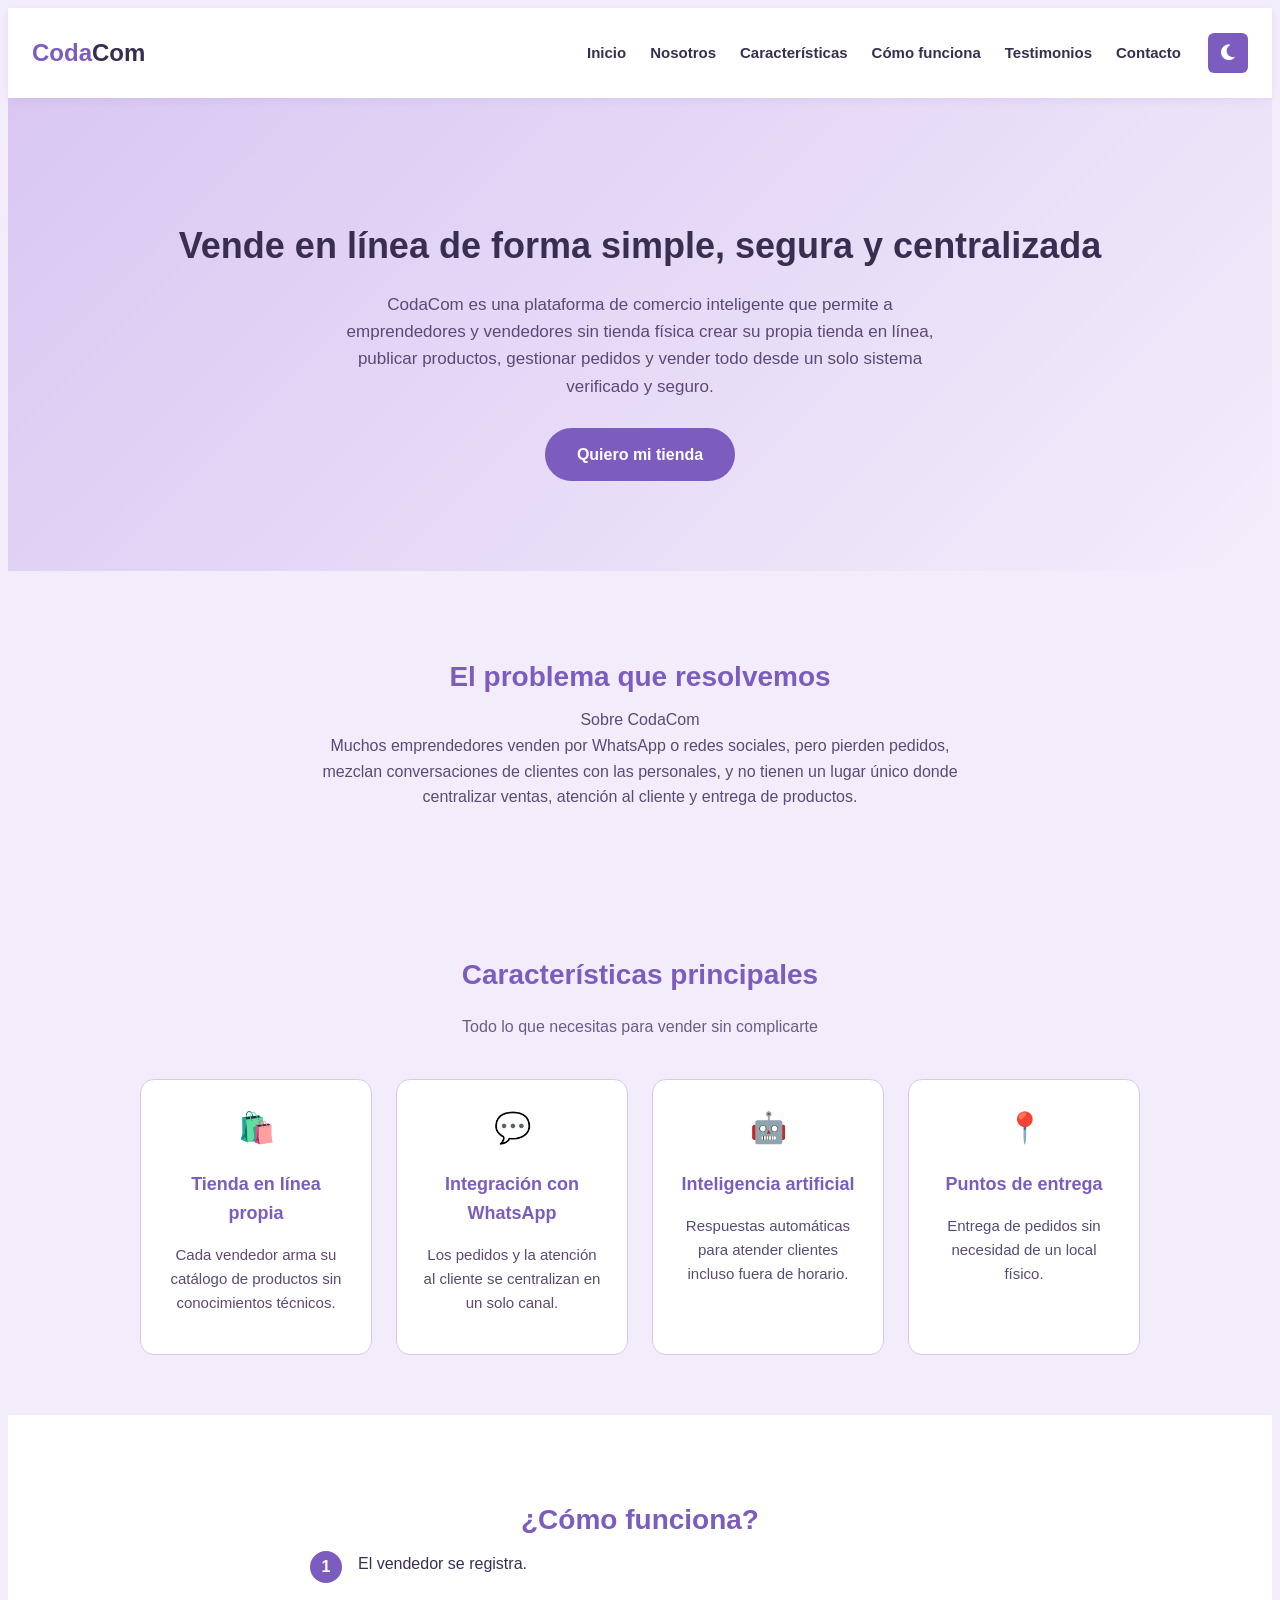
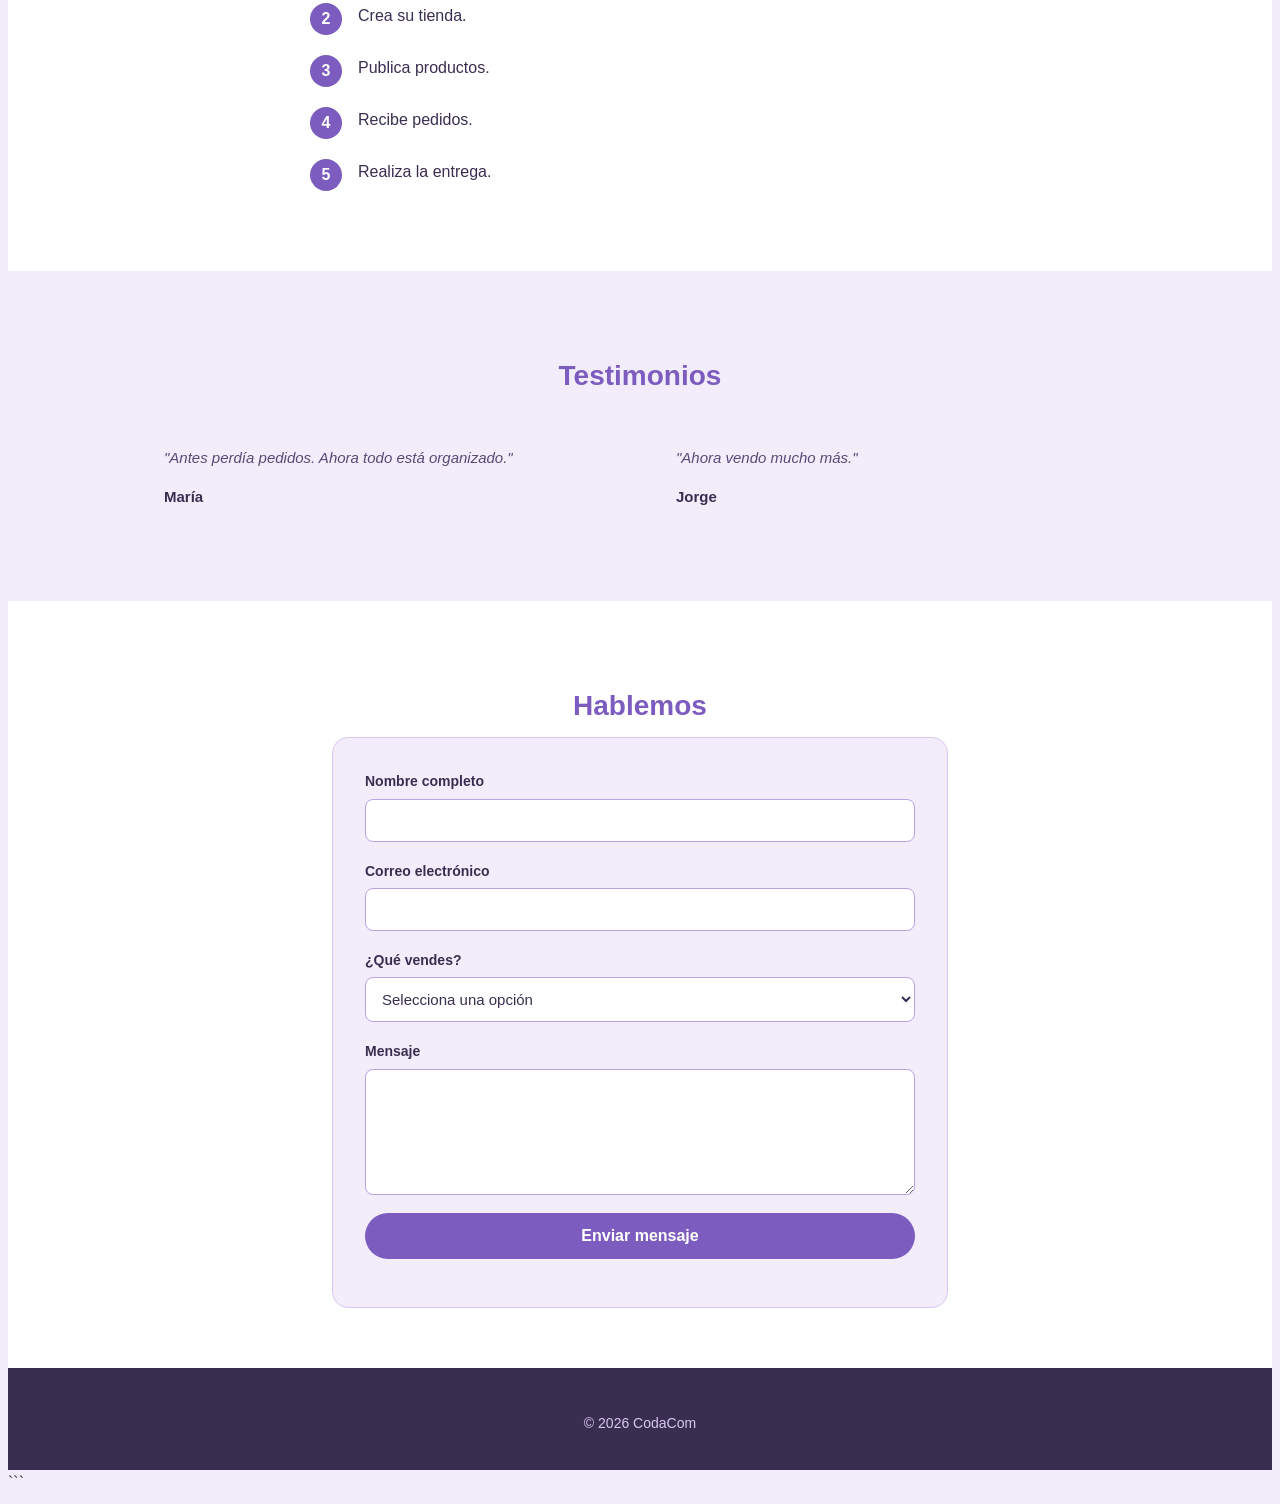
==== commit 61b2f456: "ultimo update html" ====
--- a/index.html
+++ b/index.html
@@ -1,4 +1,3 @@
-```html
 <!DOCTYPE html>
 <html lang="es">
 <head>
--- a/style.css
+++ b/style.css
@@ -436,3 +436,18 @@
 .boton-tema{
     margin-left:15px;
 }
+
+
+.error{
+    color: #e53935;
+    font-weight: bold;
+    margin-top: 10px;
+}
+
+.exito{
+    color: #2e7d32;
+    font-weight: bold;
+    margin-top: 10px;
+}
+
+
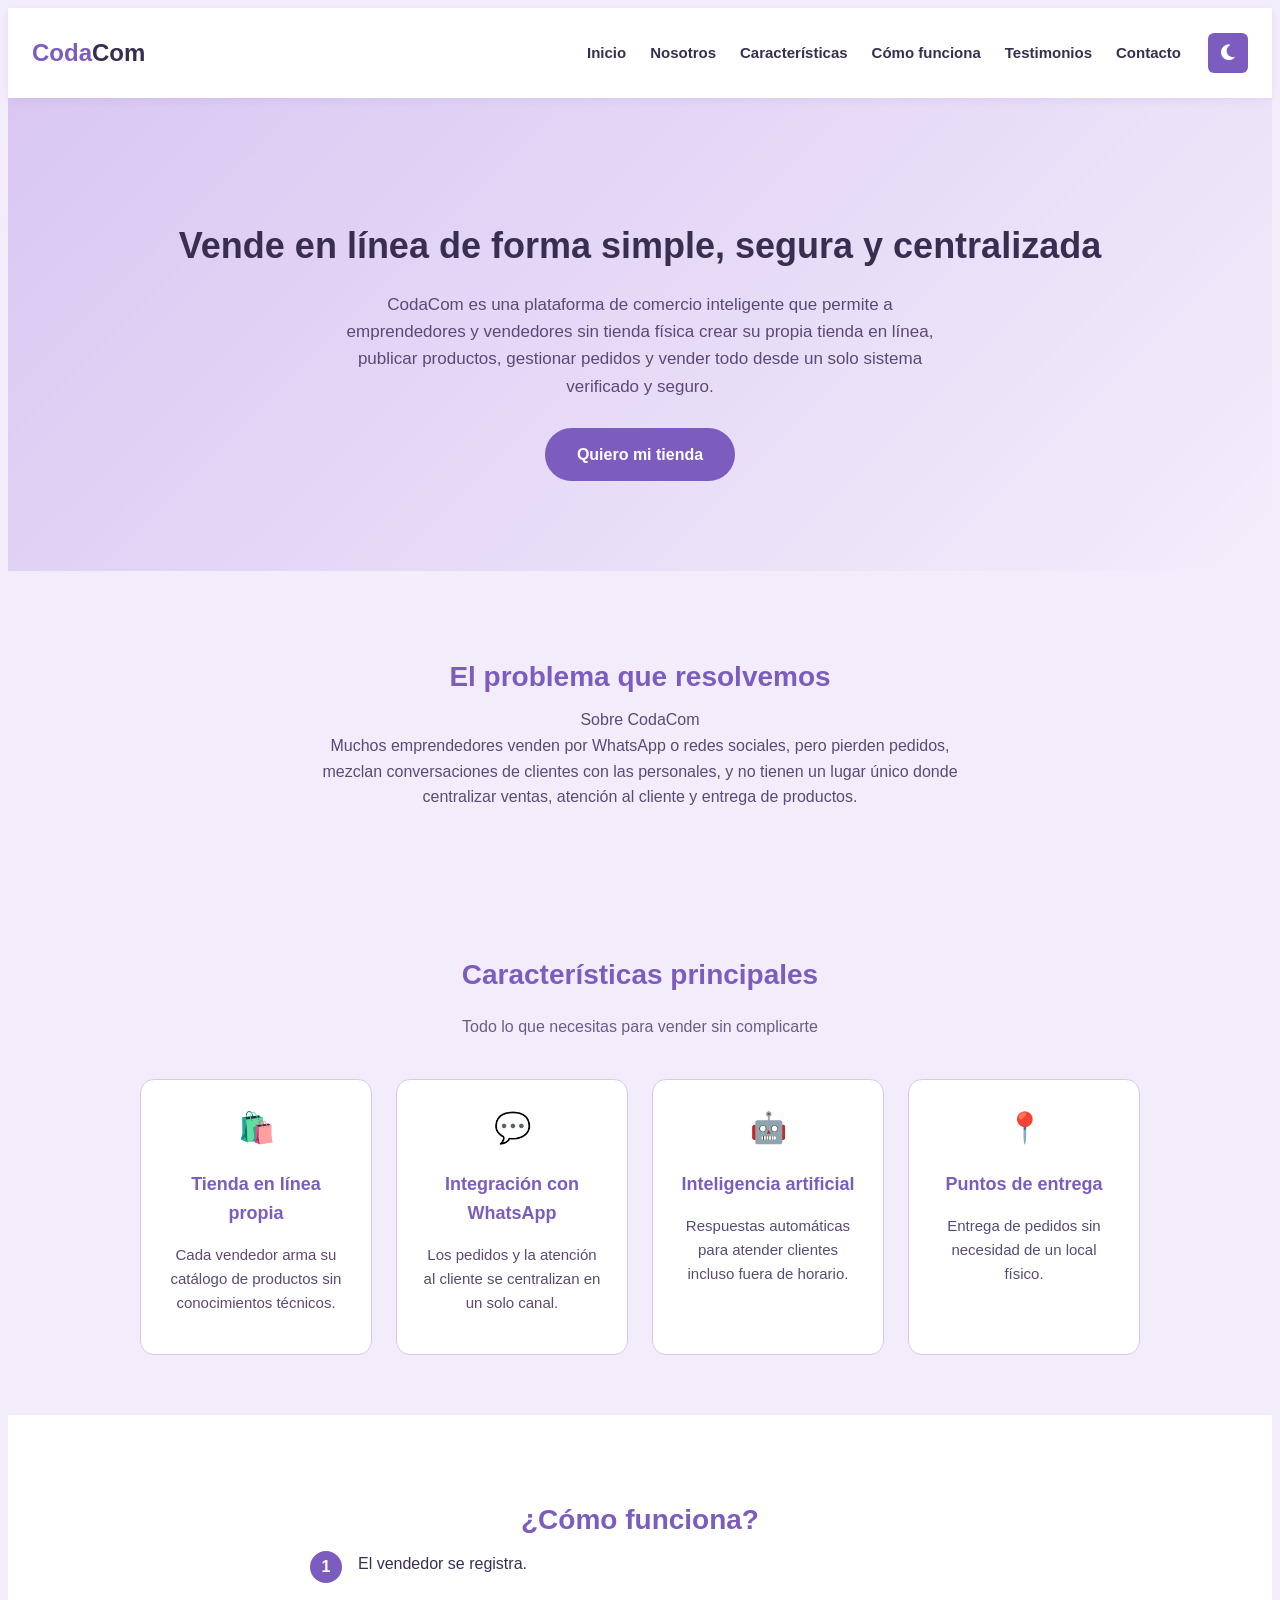
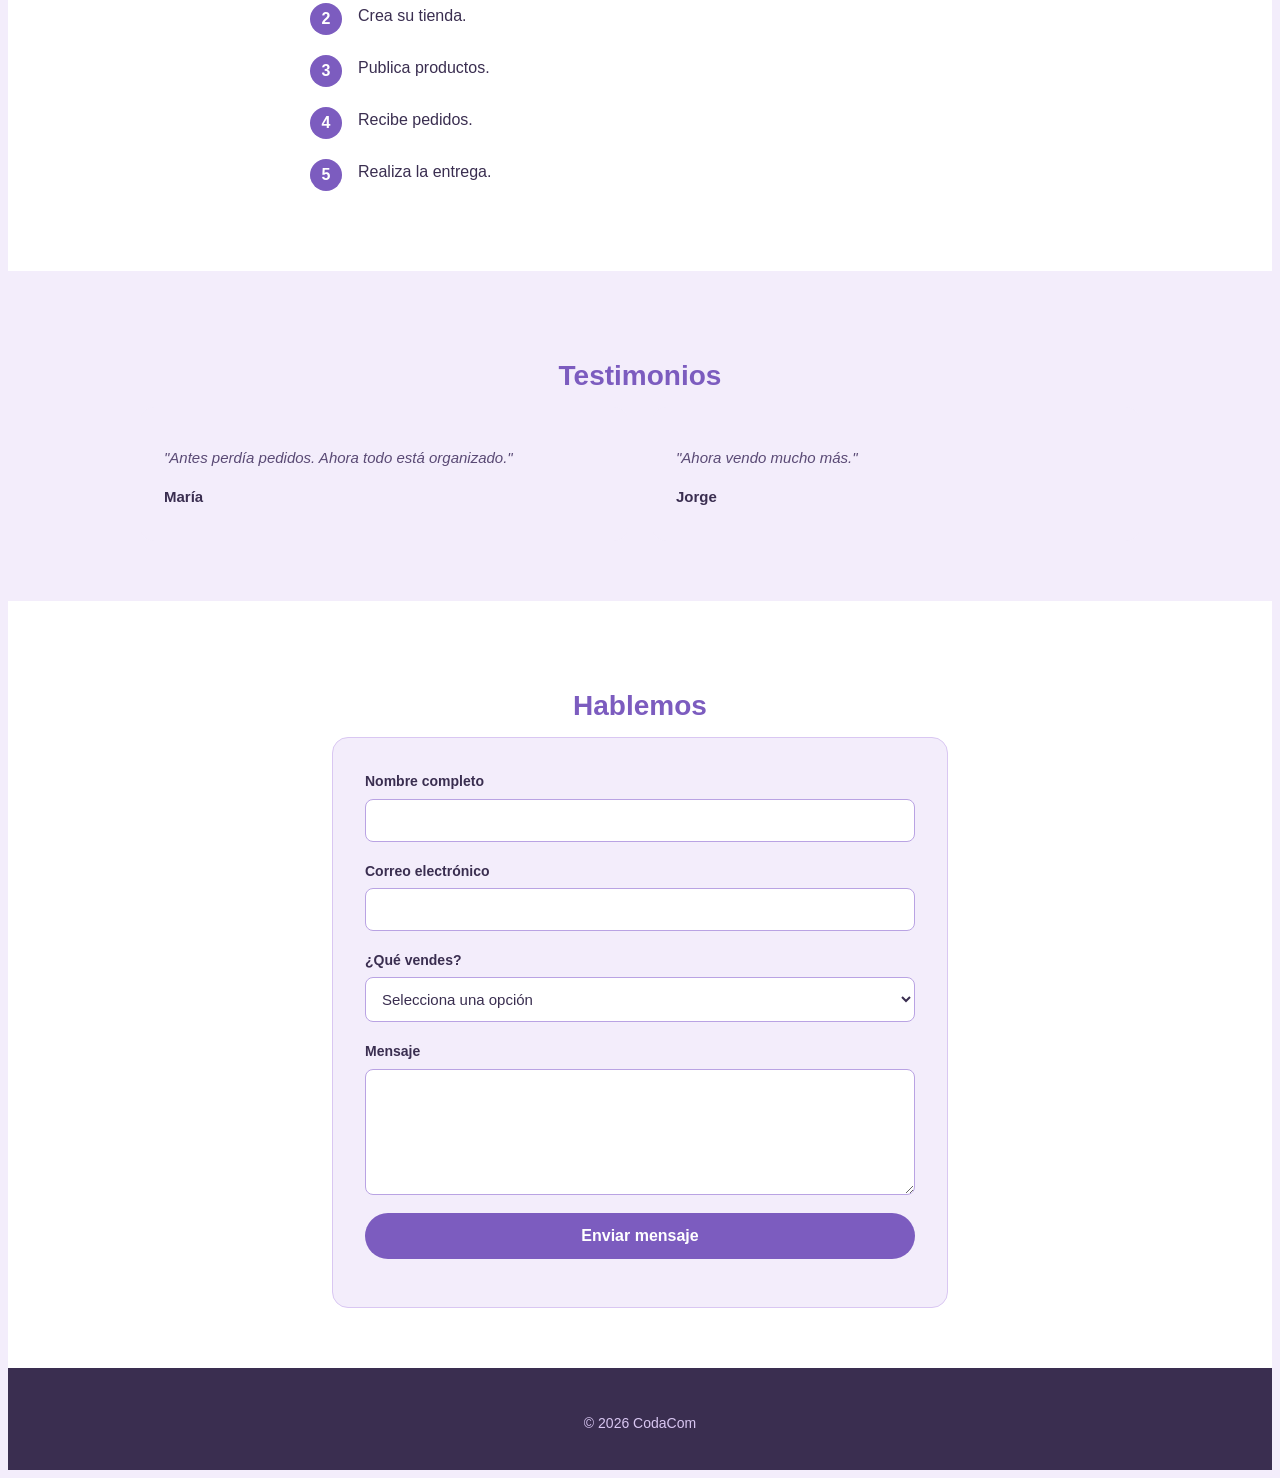
==== commit c9341369: "form corregido" ====
--- a/index.html
+++ b/index.html
@@ -123,7 +123,7 @@
 
     <h2>Hablemos</h2>
 
-    <form id="form-contacto">
+    <form id="form-contacto" novalidate>
 
         <div class="campo">
             <label for="nombre">Nombre completo</label>
@@ -175,4 +175,4 @@
 
 </body>
 </html>
-```
+
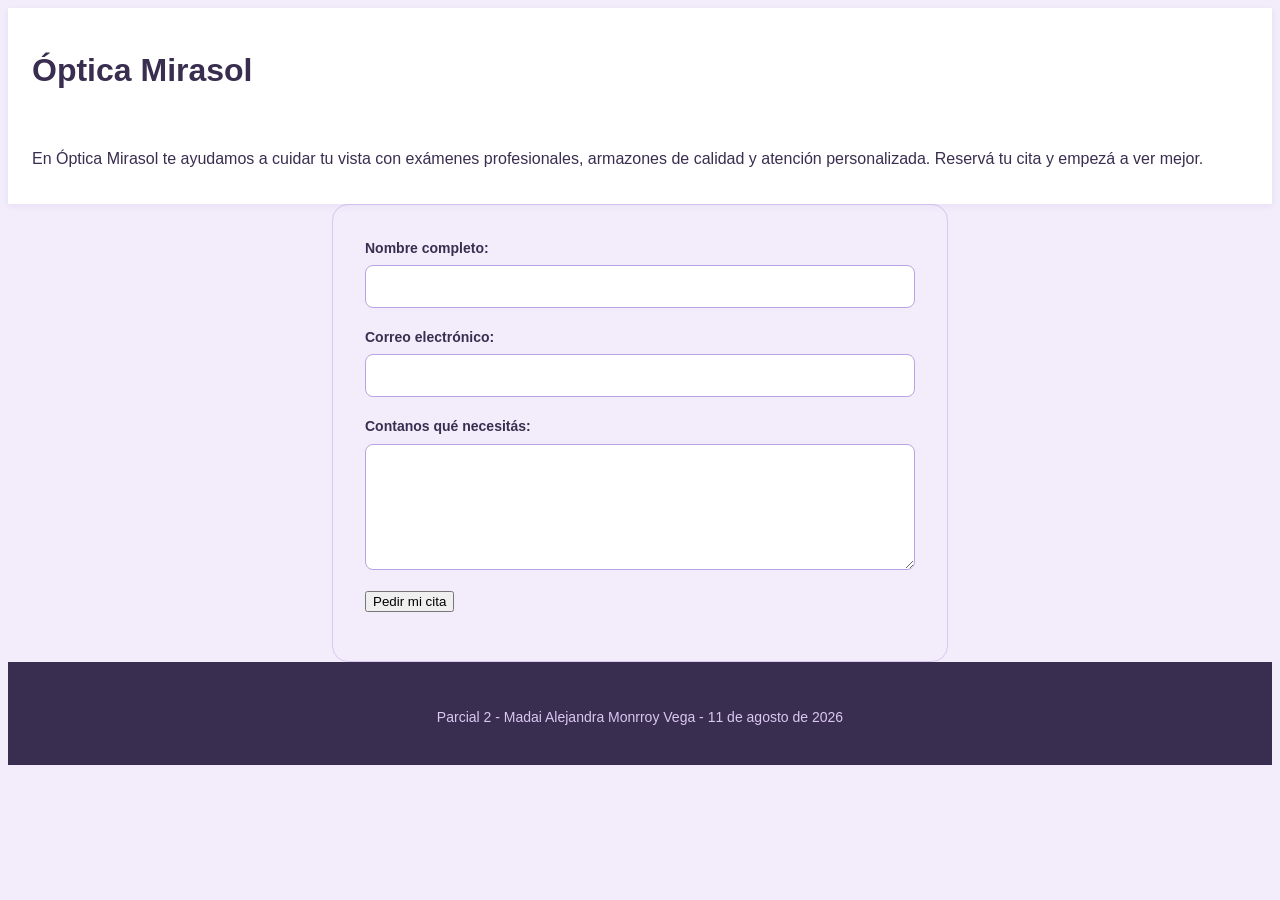
==== commit e152edd1: "encabezado y footer  corregido" ====
--- a/index.html
+++ b/index.html
@@ -3,176 +3,52 @@
 <head>
 <meta charset="UTF-8">
 <meta name="viewport" content="width=device-width, initial-scale=1.0">
-<title>CodaCom - Vende sin tienda física</title>
+<title>Óptica Mirasol</title>
 <link rel="stylesheet" href="style.css">
-<link rel="stylesheet" href="https://cdnjs.cloudflare.com/ajax/libs/font-awesome/6.7.1/css/all.min.css">
 </head>
 <body>
 
 <header>
-
-    <div class="logo">Coda<span>Com</span></div>
-
-    <nav class="nav">
-        <ul class="nav-menu">
-            <li><a href="#hero">Inicio</a></li>
-            <li><a href="#problema">Nosotros</a></li>
-            <li><a href="#caracteristicas">Características</a></li>
-            <li><a href="#como-funciona">Cómo funciona</a></li>
-            <li><a href="#testimonios">Testimonios</a></li>
-            <li><a href="#formulario-contacto">Contacto</a></li>
-        </ul>
-    </nav>
-
-    <button id="btn-tema" class="boton-tema">
-        <i id="icono-tema" class="fa-solid fa-moon"></i>
-    </button>
-
+    <h1>Óptica Mirasol</h1>
+    <p>
+        En Óptica Mirasol te ayudamos a cuidar tu vista con exámenes
+        profesionales, armazones de calidad y atención personalizada.
+        Reservá tu cita y empezá a ver mejor.
+    </p>
 </header>
 
 <main>
 
-<section id="hero">
-    <h2>Vende en línea de forma simple, segura y centralizada</h2>
-    <p>
-        CodaCom es una plataforma de comercio inteligente que permite a
-        emprendedores y vendedores sin tienda física crear su propia tienda
-        en línea, publicar productos, gestionar pedidos y vender todo desde
-        un solo sistema verificado y seguro.
-    </p>
-    <a href="#formulario-contacto" class="boton">Quiero mi tienda</a>
-</section>
-
-<section id="problema">
-    <h2>El problema que resolvemos</h2>
-    <p class="subtitulo">Sobre CodaCom</p>
-    <p>
-        Muchos emprendedores venden por WhatsApp o redes sociales, pero
-        pierden pedidos, mezclan conversaciones de clientes con las
-        personales, y no tienen un lugar único donde centralizar ventas,
-        atención al cliente y entrega de productos.
-    </p>
-</section>
-
-<section id="caracteristicas">
-    <h2>Características principales</h2>
-    <p class="subtitulo">Todo lo que necesitas para vender sin complicarte</p>
-
-    <div class="grid-caracteristicas">
-
-        <article>
-            <div class="icono">🛍️</div>
-            <h3>Tienda en línea propia</h3>
-            <p>Cada vendedor arma su catálogo de productos sin conocimientos técnicos.</p>
-        </article>
-
-        <article>
-            <div class="icono">💬</div>
-            <h3>Integración con WhatsApp</h3>
-            <p>Los pedidos y la atención al cliente se centralizan en un solo canal.</p>
-        </article>
-
-        <article>
-            <div class="icono">🤖</div>
-            <h3>Inteligencia artificial</h3>
-            <p>Respuestas automáticas para atender clientes incluso fuera de horario.</p>
-        </article>
-
-        <article>
-            <div class="icono">📍</div>
-            <h3>Puntos de entrega</h3>
-            <p>Entrega de pedidos sin necesidad de un local físico.</p>
-        </article>
-
-    </div>
-</section>
-
-<section id="como-funciona">
-    <h2>¿Cómo funciona?</h2>
-
-    <ol class="pasos">
-        <li>El vendedor se registra.</li>
-        <li>Crea su tienda.</li>
-        <li>Publica productos.</li>
-        <li>Recibe pedidos.</li>
-        <li>Realiza la entrega.</li>
-    </ol>
-</section>
-
-<section id="testimonios">
-
-    <h2>Testimonios</h2>
-
-    <div class="grid-testimonios">
-
-        <article>
-            <p>"Antes perdía pedidos. Ahora todo está organizado."</p>
-            <h3>María</h3>
-        </article>
-
-        <article>
-            <p>"Ahora vendo mucho más."</p>
-            <h3>Jorge</h3>
-        </article>
-
-    </div>
-
-</section>
-
-<section id="formulario-contacto">
-
-    <h2>Hablemos</h2>
-
-    <form id="form-contacto" novalidate>
+    <form id="form-cita" novalidate method="POST" action="procesar.php">
 
         <div class="campo">
-            <label for="nombre">Nombre completo</label>
-            <input type="text" id="nombre" required>
+            <label for="nombre">Nombre completo:</label>
+            <input type="text" id="nombre" name="nombre" required>
         </div>
 
         <div class="campo">
-            <label for="email">Correo electrónico</label>
-            <input type="email" id="email" required>
+            <label for="correo">Correo electrónico:</label>
+            <input type="email" id="correo" name="correo" required>
         </div>
 
         <div class="campo">
-            <label for="negocio">¿Qué vendes?</label>
-
-            <select id="negocio">
-
-                <option value="">Selecciona una opción</option>
-                <option>Comida</option>
-                <option>Ropa</option>
-                <option>Tecnología</option>
-                <option>Servicios</option>
-                <option>Otro</option>
-
-            </select>
+            <label for="consulta">Contanos qué necesitás:</label>
+            <textarea id="consulta" name="consulta"></textarea>
         </div>
 
-        <div class="campo">
-            <label for="mensaje">Mensaje</label>
-            <textarea id="mensaje" required></textarea>
-        </div>
+        <button type="submit">Pedir mi cita</button>
 
-        <button type="submit" class="boton">Enviar mensaje</button>
-
-        <p id="error-formulario"></p>
+        <p id="aviso-cita" class="aviso"></p>
 
     </form>
-
-</section>
 
 </main>
 
 <footer>
-
-<p>&copy; 2026 CodaCom</p>
-
+    <p>Parcial 2 - Madai Alejandra Monrroy Vega - 11 de agosto de 2026</p>
 </footer>
 
 <script src="script.js"></script>
 
 </body>
-</html>
-
+</html>
--- a/style.css
+++ b/style.css
@@ -84,7 +84,7 @@
   max-width: none;
 }
 
-#hero h2 {
+#hero h1 {
   font-size: 36px;
   color: #3a2e50;
   margin-bottom: 16px;
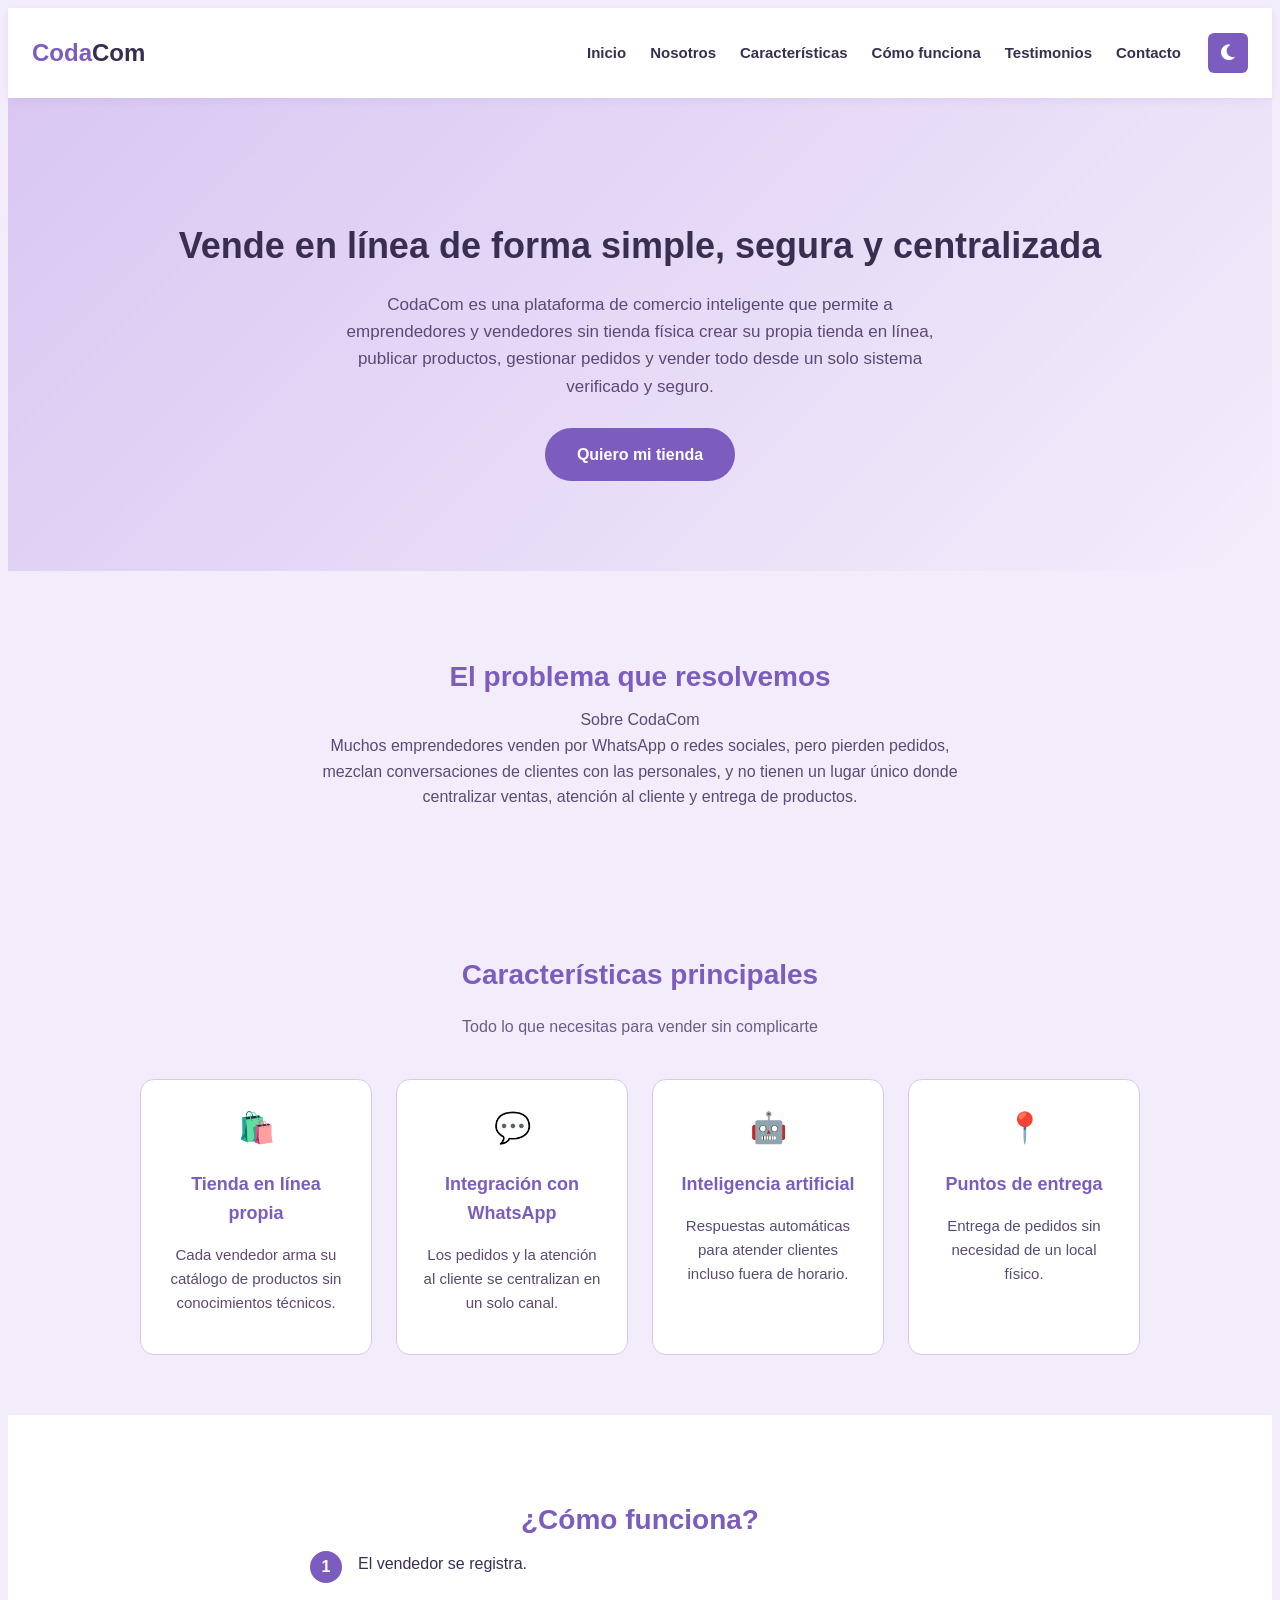
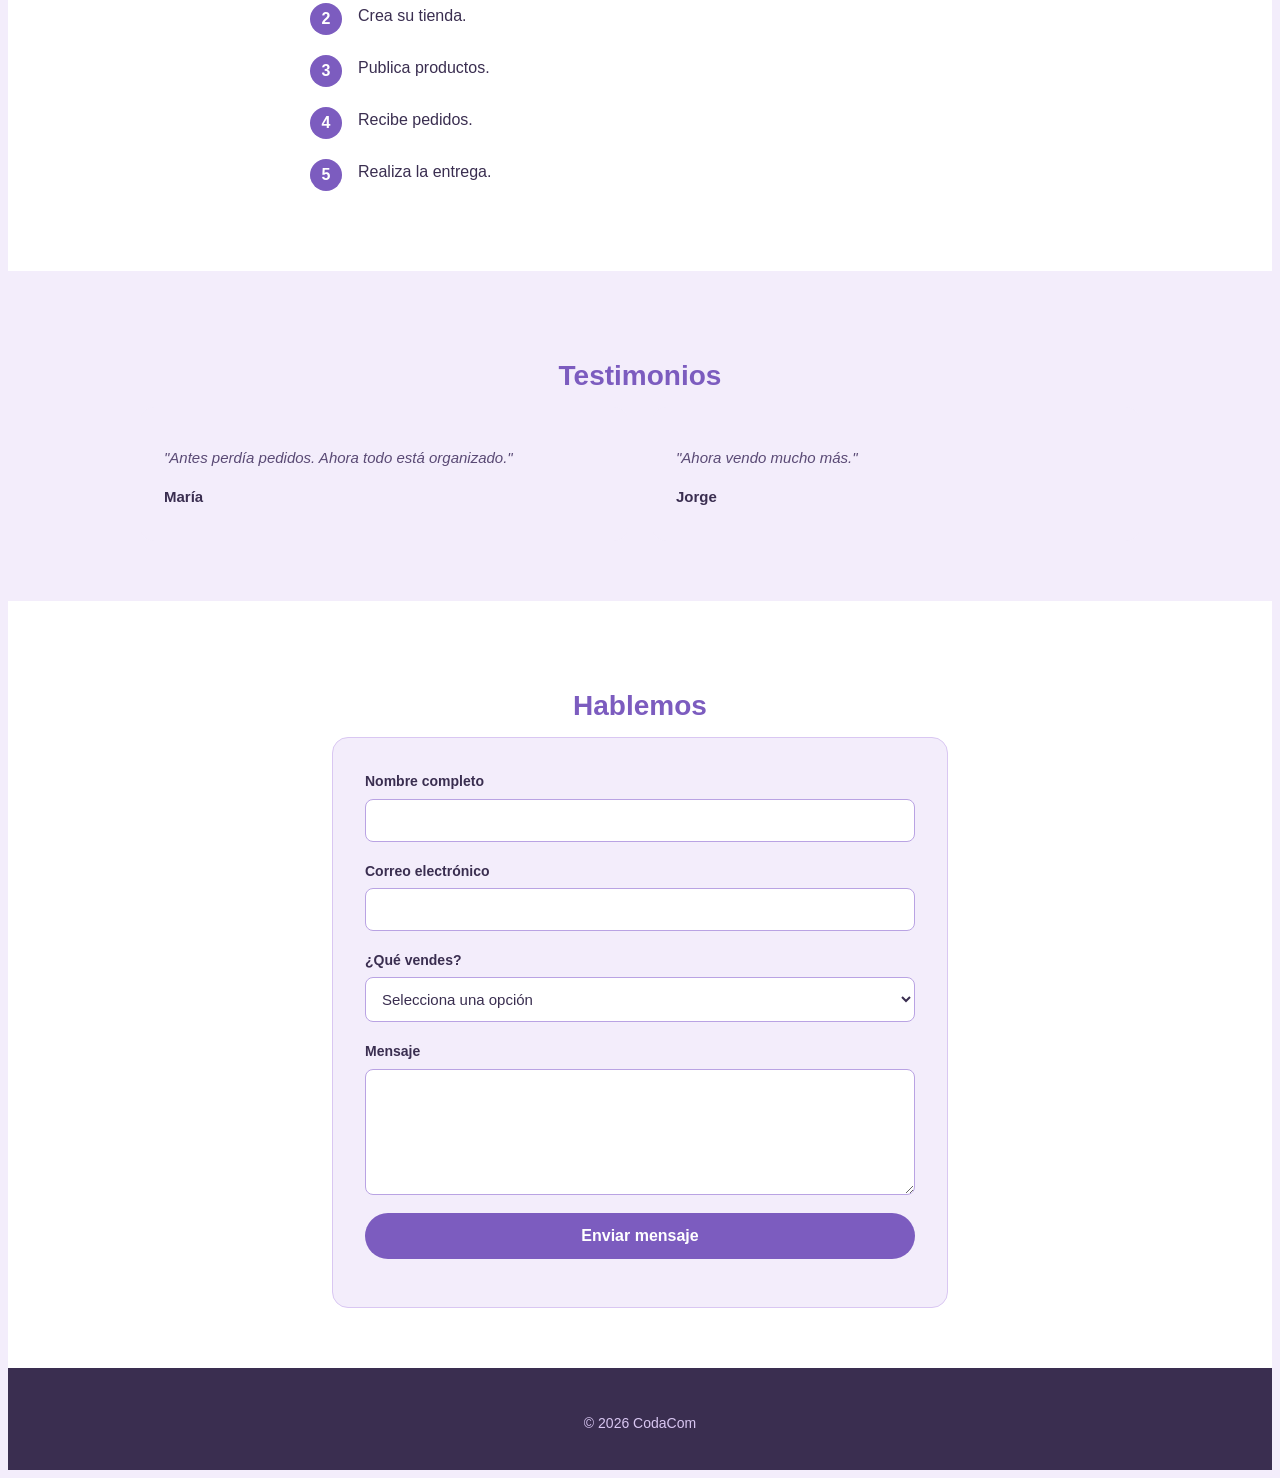
==== commit 62239274: "html acutalizado" ====
--- a/index.html
+++ b/index.html
@@ -3,52 +3,176 @@
 <head>
 <meta charset="UTF-8">
 <meta name="viewport" content="width=device-width, initial-scale=1.0">
-<title>Óptica Mirasol</title>
+<title>CodaCom - Vende sin tienda física</title>
 <link rel="stylesheet" href="style.css">
+<link rel="stylesheet" href="https://cdnjs.cloudflare.com/ajax/libs/font-awesome/6.7.1/css/all.min.css">
 </head>
 <body>
 
 <header>
-    <h1>Óptica Mirasol</h1>
-    <p>
-        En Óptica Mirasol te ayudamos a cuidar tu vista con exámenes
-        profesionales, armazones de calidad y atención personalizada.
-        Reservá tu cita y empezá a ver mejor.
-    </p>
+
+    <div class="logo">Coda<span>Com</span></div>
+
+    <nav class="nav">
+        <ul class="nav-menu">
+            <li><a href="#hero">Inicio</a></li>
+            <li><a href="#problema">Nosotros</a></li>
+            <li><a href="#caracteristicas">Características</a></li>
+            <li><a href="#como-funciona">Cómo funciona</a></li>
+            <li><a href="#testimonios">Testimonios</a></li>
+            <li><a href="#formulario-contacto">Contacto</a></li>
+        </ul>
+    </nav>
+
+    <button id="btn-tema" class="boton-tema">
+        <i id="icono-tema" class="fa-solid fa-moon"></i>
+    </button>
+
 </header>
 
 <main>
 
-    <form id="form-cita" novalidate method="POST" action="procesar.php">
+<section id="hero">
+    <h1>Vende en línea de forma simple, segura y centralizada</h1>
+    <p>
+        CodaCom es una plataforma de comercio inteligente que permite a
+        emprendedores y vendedores sin tienda física crear su propia tienda
+        en línea, publicar productos, gestionar pedidos y vender todo desde
+        un solo sistema verificado y seguro.
+    </p>
+    <a href="#formulario-contacto" class="boton">Quiero mi tienda</a>
+</section>
+
+<section id="problema">
+    <h2>El problema que resolvemos</h2>
+    <p class="subtitulo">Sobre CodaCom</p>
+    <p>
+        Muchos emprendedores venden por WhatsApp o redes sociales, pero
+        pierden pedidos, mezclan conversaciones de clientes con las
+        personales, y no tienen un lugar único donde centralizar ventas,
+        atención al cliente y entrega de productos.
+    </p>
+</section>
+
+<section id="caracteristicas">
+    <h2>Características principales</h2>
+    <p class="subtitulo">Todo lo que necesitas para vender sin complicarte</p>
+
+    <div class="grid-caracteristicas">
+
+        <article>
+            <div class="icono">🛍️</div>
+            <h3>Tienda en línea propia</h3>
+            <p>Cada vendedor arma su catálogo de productos sin conocimientos técnicos.</p>
+        </article>
+
+        <article>
+            <div class="icono">💬</div>
+            <h3>Integración con WhatsApp</h3>
+            <p>Los pedidos y la atención al cliente se centralizan en un solo canal.</p>
+        </article>
+
+        <article>
+            <div class="icono">🤖</div>
+            <h3>Inteligencia artificial</h3>
+            <p>Respuestas automáticas para atender clientes incluso fuera de horario.</p>
+        </article>
+
+        <article>
+            <div class="icono">📍</div>
+            <h3>Puntos de entrega</h3>
+            <p>Entrega de pedidos sin necesidad de un local físico.</p>
+        </article>
+
+    </div>
+</section>
+
+<section id="como-funciona">
+    <h2>¿Cómo funciona?</h2>
+
+    <ol class="pasos">
+        <li>El vendedor se registra.</li>
+        <li>Crea su tienda.</li>
+        <li>Publica productos.</li>
+        <li>Recibe pedidos.</li>
+        <li>Realiza la entrega.</li>
+    </ol>
+</section>
+
+<section id="testimonios">
+
+    <h2>Testimonios</h2>
+
+    <div class="grid-testimonios">
+
+        <article>
+            <p>"Antes perdía pedidos. Ahora todo está organizado."</p>
+            <h3>María</h3>
+        </article>
+
+        <article>
+            <p>"Ahora vendo mucho más."</p>
+            <h3>Jorge</h3>
+        </article>
+
+    </div>
+
+</section>
+
+<section id="formulario-contacto">
+
+    <h2>Hablemos</h2>
+
+    <form id="form-contacto" novalidate>
 
         <div class="campo">
-            <label for="nombre">Nombre completo:</label>
-            <input type="text" id="nombre" name="nombre" required>
+            <label for="nombre">Nombre completo</label>
+            <input type="text" id="nombre" required>
         </div>
 
         <div class="campo">
-            <label for="correo">Correo electrónico:</label>
-            <input type="email" id="correo" name="correo" required>
+            <label for="email">Correo electrónico</label>
+            <input type="email" id="email" required>
         </div>
 
         <div class="campo">
-            <label for="consulta">Contanos qué necesitás:</label>
-            <textarea id="consulta" name="consulta"></textarea>
+            <label for="negocio">¿Qué vendes?</label>
+
+            <select id="negocio">
+
+                <option value="">Selecciona una opción</option>
+                <option>Comida</option>
+                <option>Ropa</option>
+                <option>Tecnología</option>
+                <option>Servicios</option>
+                <option>Otro</option>
+
+            </select>
         </div>
 
-        <button type="submit">Pedir mi cita</button>
+        <div class="campo">
+            <label for="mensaje">Mensaje</label>
+            <textarea id="mensaje" required></textarea>
+        </div>
 
-        <p id="aviso-cita" class="aviso"></p>
+        <button type="submit" class="boton">Enviar mensaje</button>
+
+        <p id="error-formulario"></p>
 
     </form>
+
+</section>
 
 </main>
 
 <footer>
-    <p>Parcial 2 - Madai Alejandra Monrroy Vega - 11 de agosto de 2026</p>
+
+<p>&copy; 2026 CodaCom</p>
+
 </footer>
 
 <script src="script.js"></script>
 
 </body>
-</html>+</html>
+
